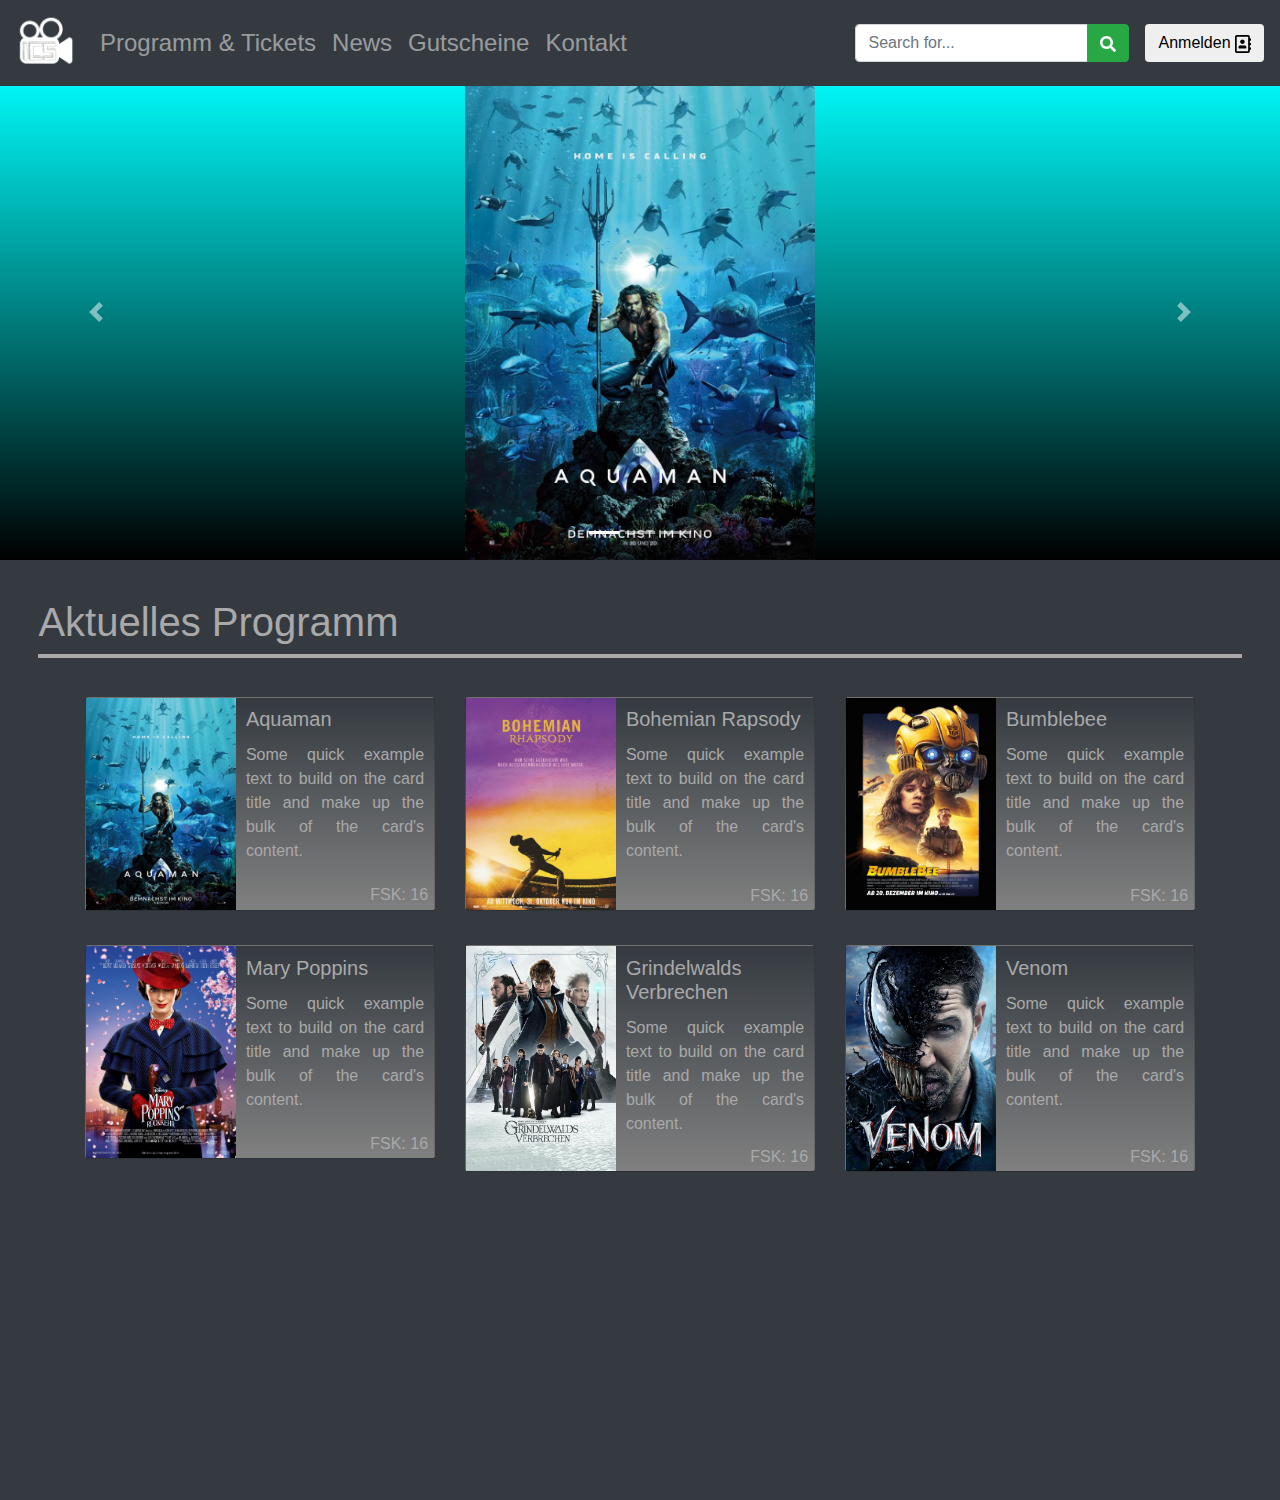
==== src/main/resources/public/index.html @ 60f729ea "Titlepage Movie-Cards" ====
<!DOCTYPE html>
<html lang="en">
<head>
    <title>ICS</title>
    <meta charset="utf-8">
    <meta name="viewport" content="width=device-width, initial-scale=1">

    <link rel="stylesheet" href="css/bootstrap.min.css">
    <link rel="stylesheet" href="css/icsstyle.css">
    <link rel="stylesheet" href="css/font-awesome.min.css">
    <script src="js/jquery-3.3.1.min.js"></script>
    <script src="js/bootstrap.min.js"></script>
    <script src="js/popper.min.js"></script>

    <script type="text/javascript">
        $(function () {
           $.get("navbar.html", function (data) {
               $('#Navbar').append(data);
           })
        });
    </script>
    <script>
    $(document).ready(function () {
        $('.card').hover(
            function () {
                $(this).animate({
                    marginTop: "-=1%",
                },200);
            },
            function () {
                $(this).animate({
                    marginTop: "+=1%"
                },200);
            }
        );
    });
</script>
</head>

<body style="background-color: darkgray">
<div style="padding-top: 65px; max-width: 1300px; margin: 0 auto; height: 1500px;" class="bg-dark">
    <div id="Navbar"></div>
<div id="mycarousel" class="carousel slide" data-ride="carousel">

    <!-- Indicators -->
    <ul class="carousel-indicators">
        <li data-target="#mycarousel" data-slide-to="0" class="active"></li>
        <li data-target="#mycarousel" data-slide-to="1"></li>
        <li data-target="#mycarousel" data-slide-to="2"></li>
    </ul>

    <!-- The slideshow -->
    <div class="carousel-inner" style="background-color: black">
        <div id="gradAqua" class="carousel-item active" >
            <img class="center" src="img/movies/aquaman.jpg" alt="Aquaman" style="width: 350px">
        </div>
        <div id="gradBohemian" class="carousel-item">
            <img class="center" src="img/movies/bohemian.jpg" alt="Bohemian Rhapsody" style="width: 350px">
        </div>
        <div id="gradBumble" class="carousel-item">
            <img class="center" src="img/movies/bumblebee.jpg" alt="Bumblbee" style="width: 350px">
        </div>
    </div>

    <!-- Left and right controls -->
    <a class="carousel-control-prev" href="#mycarousel" data-slide="prev">
        <span class="carousel-control-prev-icon"></span>
    </a>
    <a class="carousel-control-next" href="#mycarousel" data-slide="next">
        <span class="carousel-control-next-icon"></span>
    </a>
</div>
<h1 style="margin-top: 3%; margin-left: 3%; color: darkgray">Aktuelles Programm</h1>
<hr class="linie-1">

<div class="container" style="margin-top: 3%">
    <div class="row">
        <div class="col-xs-12 col-sm-12 col-md-6 col-lg-4 col-xl-4" style="margin-bottom: 3%">
            <a href="#">
                <div class="card card-ics grid-container">
                    <div>
                        <img class="pull-left" src="img/movies/aquaman.jpg"  alt="Card image cap" style="width: 150px">
                    </div>
                    <div class="grid-item" style="position: relative">
                        <div>
                            <h5 class="card-title"> Aquaman </h5>
                            <p class="card-text" style="font-weight: normal; text-align: justify; margin-bottom: auto">Some quick example text to build on the card title and make up the bulk of the card's content.</p>
                        </div>
                        <div style="position: absolute; bottom: 1%; right: 3%">
                            <p style="margin-bottom: 0"> FSK: 16</p>
                        </div>
                    </div>
                </div>
            </a>
        </div>
        <div class="col-xs-12 col-sm-12 col-md-6 col-lg-4 col-xl-4">
            <a href="#">
                <div class="card card-ics grid-container">
                    <div>
                            <img class="pull-left" src="img/movies/bohemian.jpg"  alt="Card image cap" style="width: 150px">
                    </div>
                    <div class="grid-item" style="position: relative">
                        <div>
                            <h5 class="card-title"> Bohemian Rapsody </h5>
                            <p class="card-text" style="font-weight: normal; text-align: justify; margin-bottom: auto">Some quick example text to build on the card title and make up the bulk of the card's content.</p>
                        </div>
                        <div style="position: absolute; bottom: 1%; right: 3%">
                            <p style="margin-bottom: 0"> FSK: 16</p>
                        </div>
                    </div>
                </div>
            </a>
        </div>
        <div class="col-xs-12 col-sm-12 col-md-6 col-lg-4 col-xl-4">
            <a href="#">
                <div class="card card-ics grid-container">
                    <div>
                        <img class="pull-left" src="img/movies/bumblebee.jpg"  alt="Card image cap" style="width: 150px">
                    </div>
                    <div class="grid-item" style="position: relative">
                        <div>
                            <h5 class="card-title"> Bumblebee </h5>
                            <p class="card-text" style="font-weight: normal; text-align: justify; margin-bottom: auto">Some quick example text to build on the card title and make up the bulk of the card's content.</p>
                        </div>
                        <div style="position: absolute; bottom: 1%; right: 3%">
                            <p style="margin-bottom: 0"> FSK: 16</p>
                        </div>
                    </div>
                </div>
            </a>
        </div>
        <div class="col-xs-12 col-sm-12 col-md-6 col-lg-4 col-xl-4">
            <a href="#">
                <div class="card card-ics grid-container">
                    <div>
                        <img class="pull-left" src="img/movies/marypoppins.jpg"  alt="Card image cap" style="width: 150px">
                    </div>
                    <div class="grid-item" style="position: relative">
                        <div>
                            <h5 class="card-title"> Mary Poppins </h5>
                            <p class="card-text" style="font-weight: normal; text-align: justify; margin-bottom: auto">Some quick example text to build on the card title and make up the bulk of the card's content.</p>
                        </div>
                        <div style="position: absolute; bottom: 1%; right: 3%">
                            <p style="margin-bottom: 0"> FSK: 16</p>
                        </div>
                    </div>
                </div>
            </a>
        </div>
        <div class="col-xs-12 col-sm-12 col-md-6 col-lg-4 col-xl-4">
            <a href="#">
                <div class="card card-ics grid-container">
                    <div>
                        <img class="pull-left" src="img/movies/grindelwalds_verbrechen.jpg"  alt="Card image cap" style="width: 150px">
                    </div>
                    <div class="grid-item" style="position: relative">
                        <div>
                            <h5 class="card-title"> Grindelwalds Verbrechen </h5>
                            <p class="card-text" style="font-weight: normal; text-align: justify; margin-bottom: auto">Some quick example text to build on the card title and make up the bulk of the card's content.</p>
                        </div>
                        <div style="position: absolute; bottom: 1%; right: 3%">
                            <p style="margin-bottom: 0"> FSK: 16</p>
                        </div>
                    </div>
                </div>
            </a>
        </div>
        <div class="col-xs-12 col-sm-12 col-md-6 col-lg-4 col-xl-4">
            <a href="#">
                <div class="card card-ics grid-container">
                    <div>
                        <img class="pull-left" src="img/movies/venom.jpg"  alt="Card image cap" style="width: 150px">
                    </div>
                    <div class="grid-item" style="position: relative">
                        <div>
                            <h5 class="card-title"> Venom </h5>
                            <p class="card-text" style="font-weight: normal; text-align: justify; margin-bottom: auto">Some quick example text to build on the card title and make up the bulk of the card's content.</p>
                        </div>
                        <div style="position: absolute; bottom: 1%; right: 3%">
                            <p style="margin-bottom: 0"> FSK: 16</p>
                        </div>
                    </div>
                </div>
            </a>
        </div>
    </div>
    </div>
</div>

</div>
</body>
</html>
---- src/main/resources/public/css/icsstyle.css ----
.center{
    display: block;
    margin-left: auto;
    margin-right: auto;
}

#gradAqua {
      background-image: linear-gradient(to bottom, aqua, black);
  }

#gradBohemian {
    background-image: linear-gradient(to bottom, purple, yellow);
}

#gradBumble {
    background-image: radial-gradient(circle, black, yellow);
}

.gradbackground {
    background-image: linear-gradient(to bottom, darkgrey, black);
}

.icsFontColor {
    color: darkgray;
}

.icsStandardMargin {
    margin-top: 3%;
    margin-left: 3%;
    margin-right: 3%;
}

hr.linie-1 {
    border-top: 1px solid darkgrey !important;
    border-bottom: 3px solid darkgrey !important;
    display: block;
    margin-top: 0.5em;
    margin-bottom: 0.5em;
    margin-left: 3%;
    margin-right: 3%;
    border-style: solid;
    border-width: 0px;

}

hr.linie-2 {
    border-top: 1px solid darkgrey !important;
    border-bottom: 0px solid darkgrey !important;display: block;
    margin-top: 0.5em;
    margin-bottom: 0.5em;
    margin-left: 0%;
    margin-right: 0%;
    border-style: solid;
    border-width: 0px;

}

.movieSpecs {
    float: left;
    margin-right: 3%;
}

.presentationTable{
    color: inherit;
    width: 14.29%;
    align: center;
}

.card-ics{
    background-image: linear-gradient(to bottom,  #343a40, gray);
    color: darkgray;
}

.grid-container{
    display: grid;

    grid-template-columns: auto auto auto;
}

.grid-item{
    padding: 5%;
}
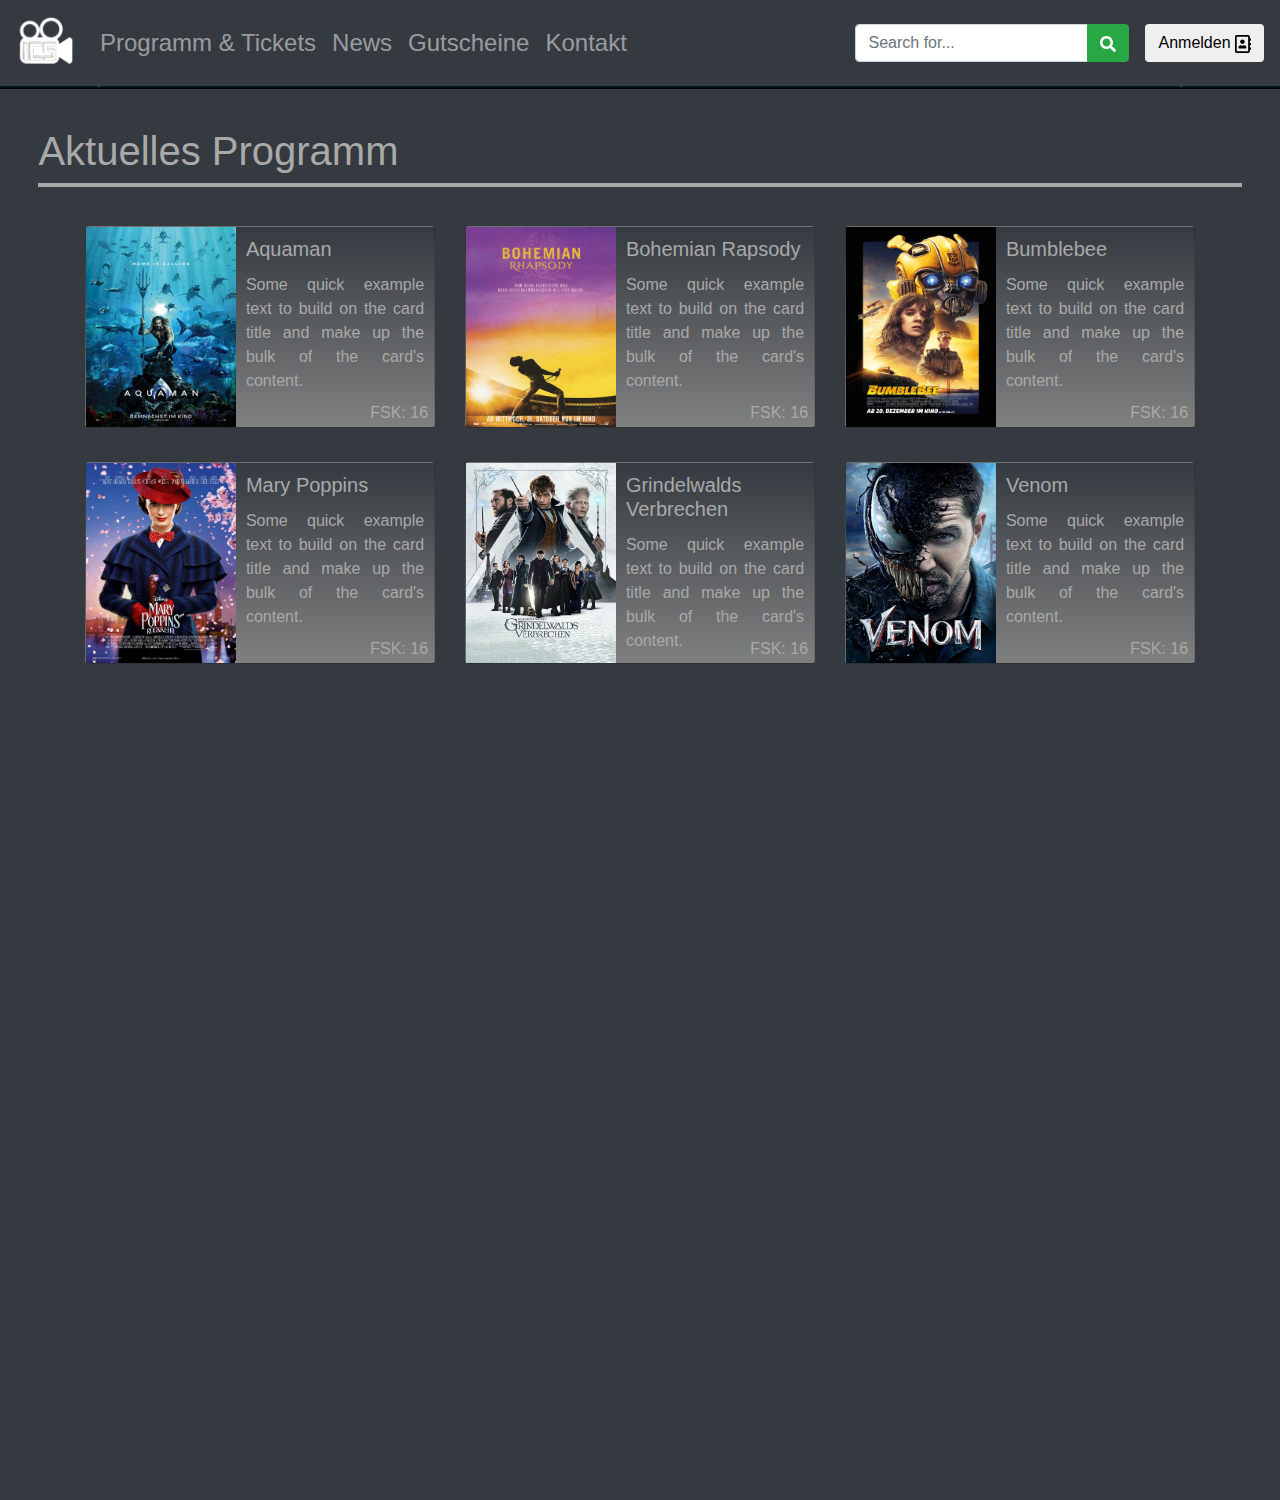
==== commit 6c8522c1: "contact" ====
--- a/src/main/resources/public/index.html
+++ b/src/main/resources/public/index.html
@@ -21,7 +21,7 @@
     </script>
     <script>
     $(document).ready(function () {
-        $('.card').hover(
+        $('.col-xl-4').hover(
             function () {
                 $(this).animate({
                     marginTop: "-=1%",
@@ -29,7 +29,7 @@
             },
             function () {
                 $(this).animate({
-                    marginTop: "+=1%"
+                    marginTop: "-=1%"
                 },200);
             }
         );
@@ -52,13 +52,13 @@
     <!-- The slideshow -->
     <div class="carousel-inner" style="background-color: black">
         <div id="gradAqua" class="carousel-item active" >
-            <img class="center" src="img/movies/aquaman.jpg" alt="Aquaman" style="width: 350px">
+            <img class="center" src="content/img/movies/aquaman.jpg" alt="Aquaman" style="width: 350px">
         </div>
         <div id="gradBohemian" class="carousel-item">
-            <img class="center" src="img/movies/bohemian.jpg" alt="Bohemian Rhapsody" style="width: 350px">
+            <img class="center" src="content/img/movies/bohemian.jpg" alt="Bohemian Rhapsody" style="width: 350px">
         </div>
         <div id="gradBumble" class="carousel-item">
-            <img class="center" src="img/movies/bumblebee.jpg" alt="Bumblbee" style="width: 350px">
+            <img class="center" src="content/img/movies/bumblebee.jpg" alt="Bumblbee" style="width: 350px">
         </div>
     </div>
 
@@ -79,7 +79,7 @@
             <a href="#">
                 <div class="card card-ics grid-container">
                     <div>
-                        <img class="pull-left" src="img/movies/aquaman.jpg"  alt="Card image cap" style="width: 150px">
+                        <img class="pull-left" src="img/movies/aquaman.jpg"  alt="Card image cap" style="width: 150px; height: 200px">
                     </div>
                     <div class="grid-item" style="position: relative">
                         <div>
@@ -97,7 +97,7 @@
             <a href="#">
                 <div class="card card-ics grid-container">
                     <div>
-                            <img class="pull-left" src="img/movies/bohemian.jpg"  alt="Card image cap" style="width: 150px">
+                            <img class="pull-left" src="img/movies/bohemian.jpg"  alt="Card image cap" style="width: 150px; height: 200px">
                     </div>
                     <div class="grid-item" style="position: relative">
                         <div>
@@ -115,7 +115,7 @@
             <a href="#">
                 <div class="card card-ics grid-container">
                     <div>
-                        <img class="pull-left" src="img/movies/bumblebee.jpg"  alt="Card image cap" style="width: 150px">
+                        <img class="pull-left" src="img/movies/bumblebee.jpg"  alt="Card image cap" style="width: 150px; height: 200px">
                     </div>
                     <div class="grid-item" style="position: relative">
                         <div>
@@ -133,7 +133,7 @@
             <a href="#">
                 <div class="card card-ics grid-container">
                     <div>
-                        <img class="pull-left" src="img/movies/marypoppins.jpg"  alt="Card image cap" style="width: 150px">
+                        <img class="pull-left" src="img/movies/marypoppins.jpg"  alt="Card image cap" style="width: 150px; height: 200px">
                     </div>
                     <div class="grid-item" style="position: relative">
                         <div>
@@ -151,7 +151,7 @@
             <a href="#">
                 <div class="card card-ics grid-container">
                     <div>
-                        <img class="pull-left" src="img/movies/grindelwalds_verbrechen.jpg"  alt="Card image cap" style="width: 150px">
+                        <img class="pull-left" src="img/movies/grindelwalds_verbrechen.jpg"  alt="Card image cap" style="width: 150px; height: 200px">
                     </div>
                     <div class="grid-item" style="position: relative">
                         <div>
@@ -169,7 +169,7 @@
             <a href="#">
                 <div class="card card-ics grid-container">
                     <div>
-                        <img class="pull-left" src="img/movies/venom.jpg"  alt="Card image cap" style="width: 150px">
+                        <img class="pull-left" src="img/movies/venom.jpg"  alt="Card image cap" style="width: 150px; height: 200px">
                     </div>
                     <div class="grid-item" style="position: relative">
                         <div>
@@ -186,7 +186,6 @@
     </div>
     </div>
 </div>
-
 </div>
 </body>
 </html>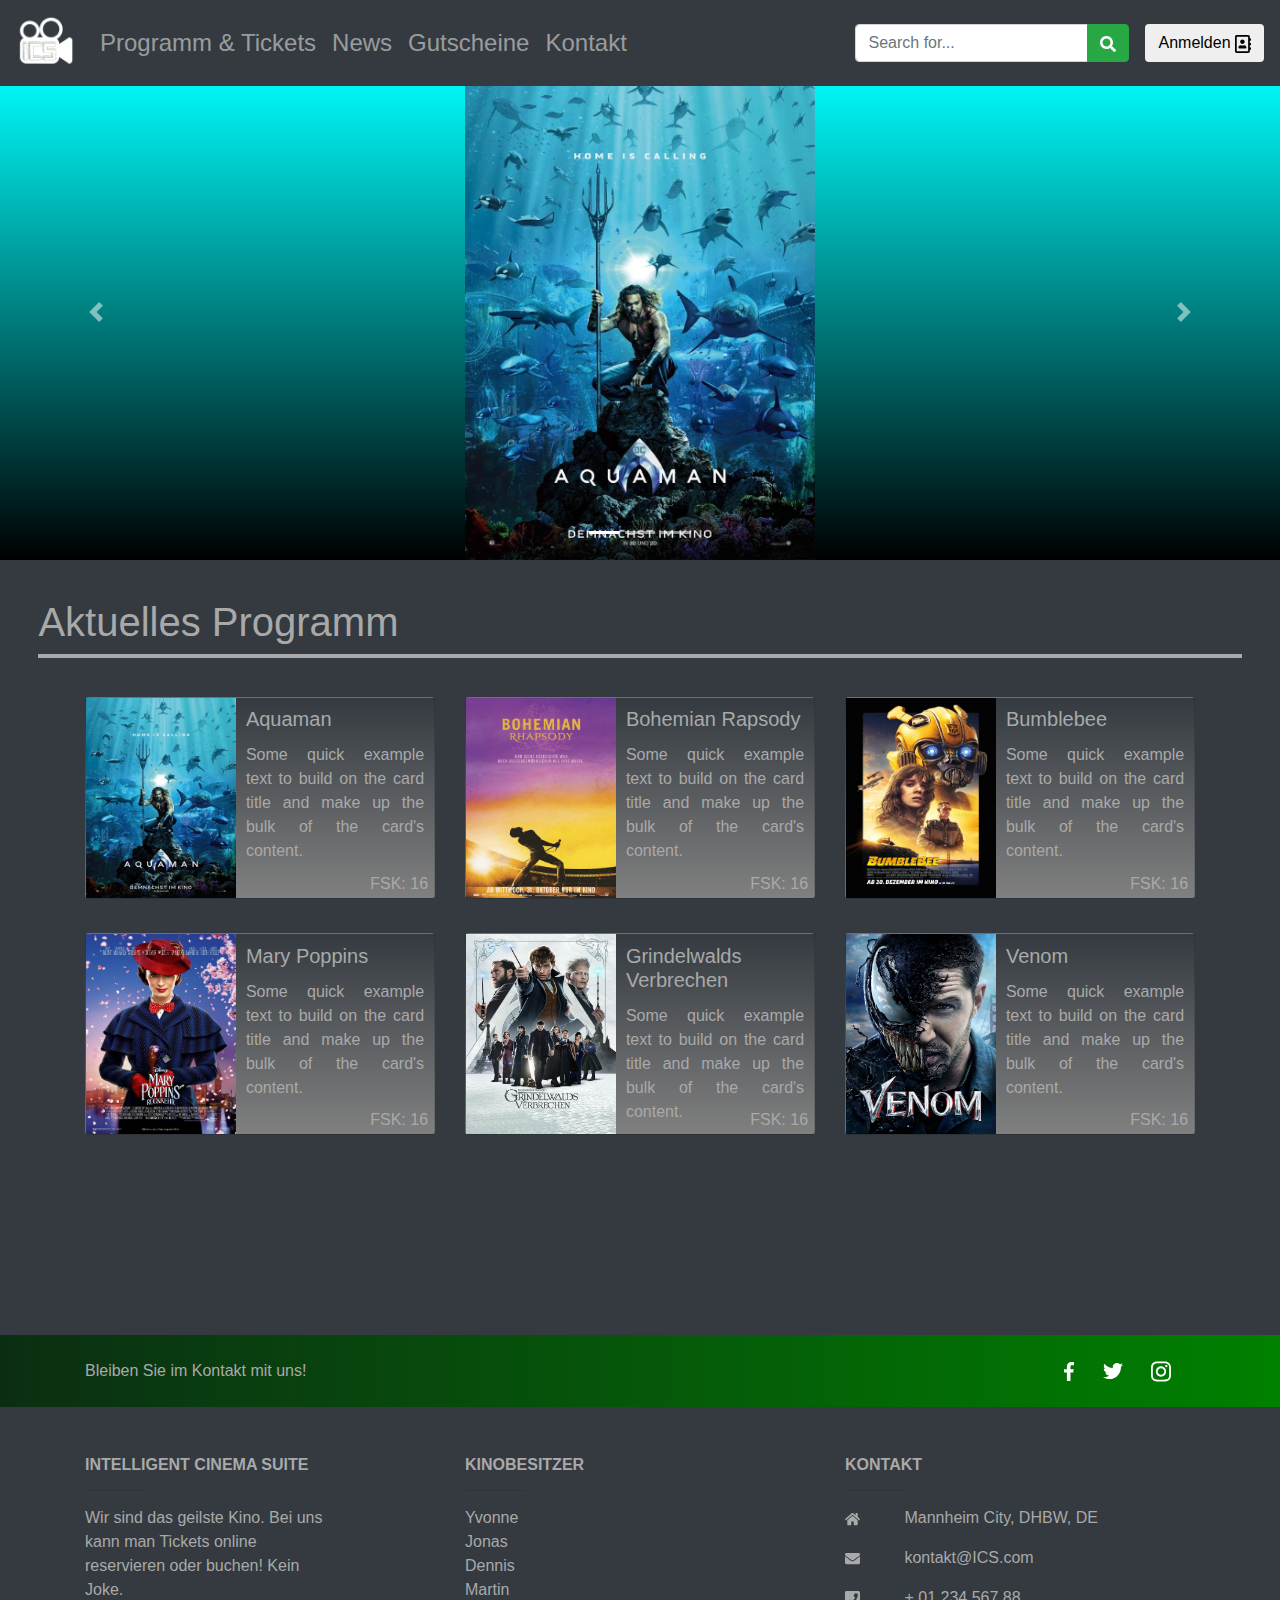
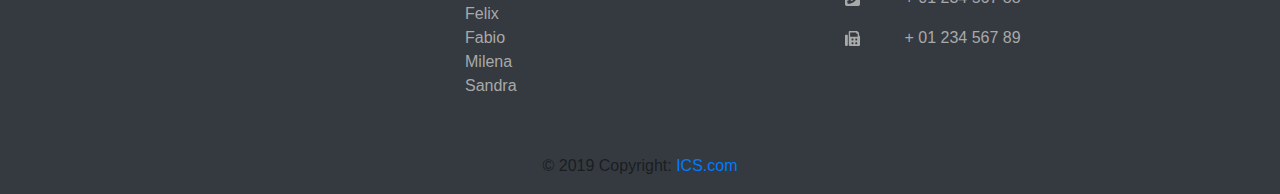
==== commit 3e66786a: "footer and many more" ====
--- a/src/main/resources/public/index.html
+++ b/src/main/resources/public/index.html
@@ -19,6 +19,15 @@
            })
         });
     </script>
+    <script type="text/javascript">
+        $(function () {
+            $.get("footer.html", function (data) {
+                $('#Footer').append(data);
+            })
+        });
+    </script>
+
+
     <script>
     $(document).ready(function () {
         $('.col-xl-4').hover(
@@ -29,7 +38,7 @@
             },
             function () {
                 $(this).animate({
-                    marginTop: "-=1%"
+                    marginTop: "+=1%"
                 },200);
             }
         );
@@ -37,8 +46,8 @@
 </script>
 </head>
 
-<body style="background-color: darkgray">
-<div style="padding-top: 65px; max-width: 1300px; margin: 0 auto; height: 1500px;" class="bg-dark">
+<div style="background-color: darkgray">
+<div style="padding-top: 65px; max-width: 1300px; margin: 0 auto;" class="bg-dark">
     <div id="Navbar"></div>
 <div id="mycarousel" class="carousel slide" data-ride="carousel">
 
@@ -52,13 +61,13 @@
     <!-- The slideshow -->
     <div class="carousel-inner" style="background-color: black">
         <div id="gradAqua" class="carousel-item active" >
-            <img class="center" src="content/img/movies/aquaman.jpg" alt="Aquaman" style="width: 350px">
+            <img class="center" src="img/movies/aquaman.jpg" alt="Aquaman" style="width: 350px">
         </div>
         <div id="gradBohemian" class="carousel-item">
-            <img class="center" src="content/img/movies/bohemian.jpg" alt="Bohemian Rhapsody" style="width: 350px">
+            <img class="center" src="img/movies/bohemian.jpg" alt="Bohemian Rhapsody" style="width: 350px">
         </div>
         <div id="gradBumble" class="carousel-item">
-            <img class="center" src="content/img/movies/bumblebee.jpg" alt="Bumblbee" style="width: 350px">
+            <img class="center" src="img/movies/bumblebee.jpg" alt="Bumblbee" style="width: 350px">
         </div>
     </div>
 
@@ -184,8 +193,11 @@
             </a>
         </div>
     </div>
+
     </div>
+    <div id="Footer"></div>
 </div>
+
 </div>
 </body>
 </html>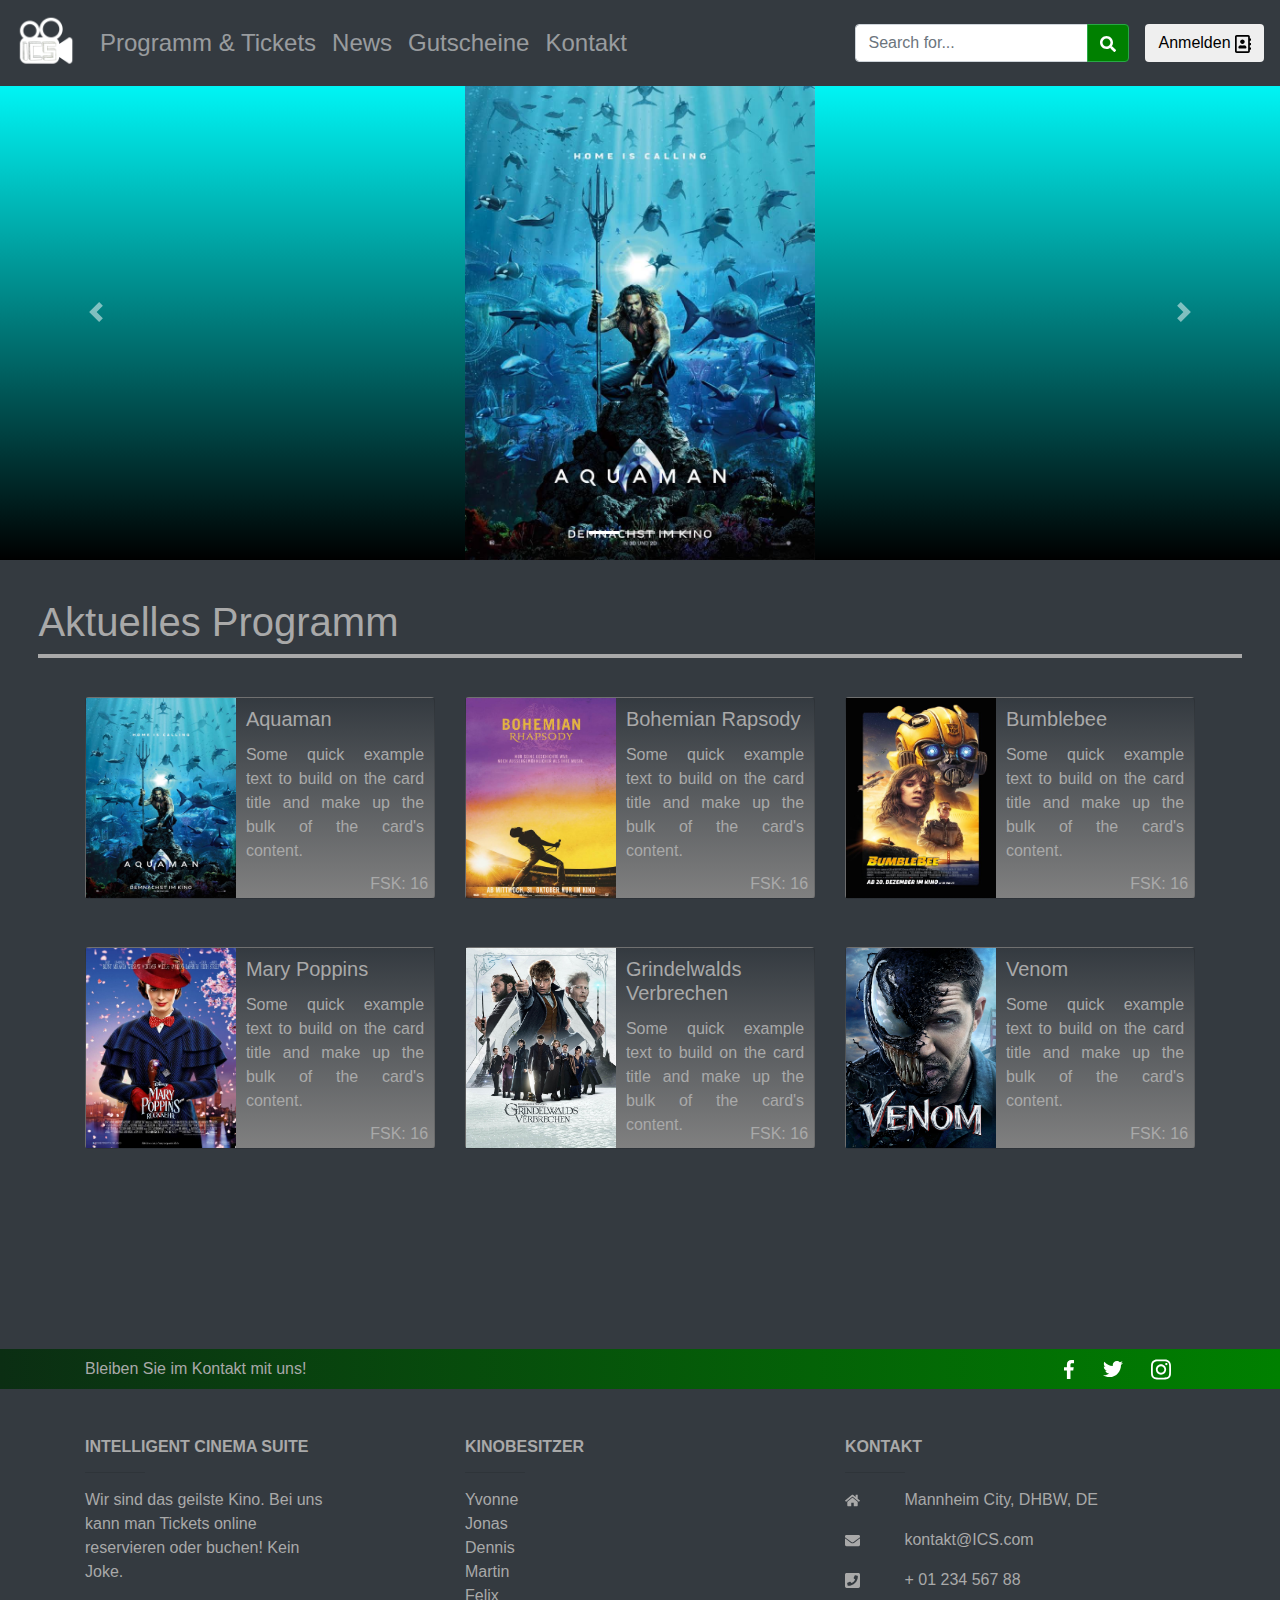
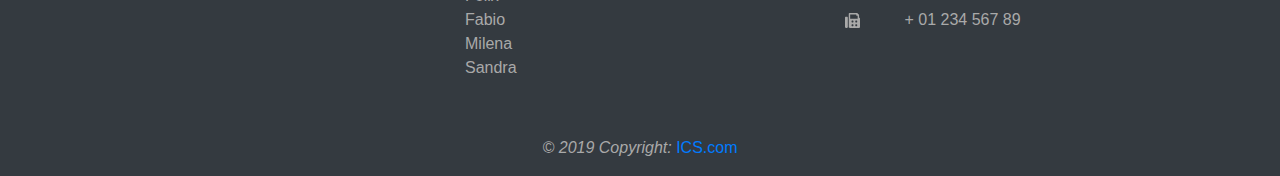
==== commit ba19785f: "Navbar Responsive!" ====
--- a/src/main/resources/public/index.html
+++ b/src/main/resources/public/index.html
@@ -30,7 +30,7 @@
 
     <script>
     $(document).ready(function () {
-        $('.col-xl-4').hover(
+        $('.hover-ics').hover(
             function () {
                 $(this).animate({
                     marginTop: "-=1%",
@@ -84,7 +84,7 @@
 
 <div class="container" style="margin-top: 3%">
     <div class="row">
-        <div class="col-xs-12 col-sm-12 col-md-6 col-lg-4 col-xl-4" style="margin-bottom: 3%">
+        <div class="col-xs-12 col-sm-12 col-md-6 col-lg-4 col-xl-4 hover-ics">
             <a href="#">
                 <div class="card card-ics grid-container">
                     <div>
@@ -102,7 +102,7 @@
                 </div>
             </a>
         </div>
-        <div class="col-xs-12 col-sm-12 col-md-6 col-lg-4 col-xl-4">
+        <div class="col-xs-12 col-sm-12 col-md-6 col-lg-4 col-xl-4 hover-ics">
             <a href="#">
                 <div class="card card-ics grid-container">
                     <div>
@@ -120,7 +120,7 @@
                 </div>
             </a>
         </div>
-        <div class="col-xs-12 col-sm-12 col-md-6 col-lg-4 col-xl-4">
+        <div class="col-xs-12 col-sm-12 col-md-6 col-lg-4 col-xl-4 hover-ics">
             <a href="#">
                 <div class="card card-ics grid-container">
                     <div>
@@ -138,7 +138,9 @@
                 </div>
             </a>
         </div>
-        <div class="col-xs-12 col-sm-12 col-md-6 col-lg-4 col-xl-4">
+    </div>
+    <div class="row mt-5">
+        <div class="col-xs-12 col-sm-12 col-md-6 col-lg-4 col-xl-4 hover-ics">
             <a href="#">
                 <div class="card card-ics grid-container">
                     <div>
@@ -156,7 +158,7 @@
                 </div>
             </a>
         </div>
-        <div class="col-xs-12 col-sm-12 col-md-6 col-lg-4 col-xl-4">
+        <div class="col-xs-12 col-sm-12 col-md-6 col-lg-4 col-xl-4 hover-ics">
             <a href="#">
                 <div class="card card-ics grid-container">
                     <div>
@@ -174,7 +176,7 @@
                 </div>
             </a>
         </div>
-        <div class="col-xs-12 col-sm-12 col-md-6 col-lg-4 col-xl-4">
+        <div class="col-xs-12 col-sm-12 col-md-6 col-lg-4 col-xl-4 hover-ics">
             <a href="#">
                 <div class="card card-ics grid-container">
                     <div>
--- a/src/main/resources/public/css/icsstyle.css
+++ b/src/main/resources/public/css/icsstyle.css
@@ -1,3 +1,6 @@
+.navbarIcs{
+    border-bottom: 1px solid darkgray;
+}
 .center{
     display: block;
     margin-left: auto;
@@ -79,4 +82,8 @@
 
 .grid-item{
     padding: 5%;
+}
+
+.hover-ics{
+
 }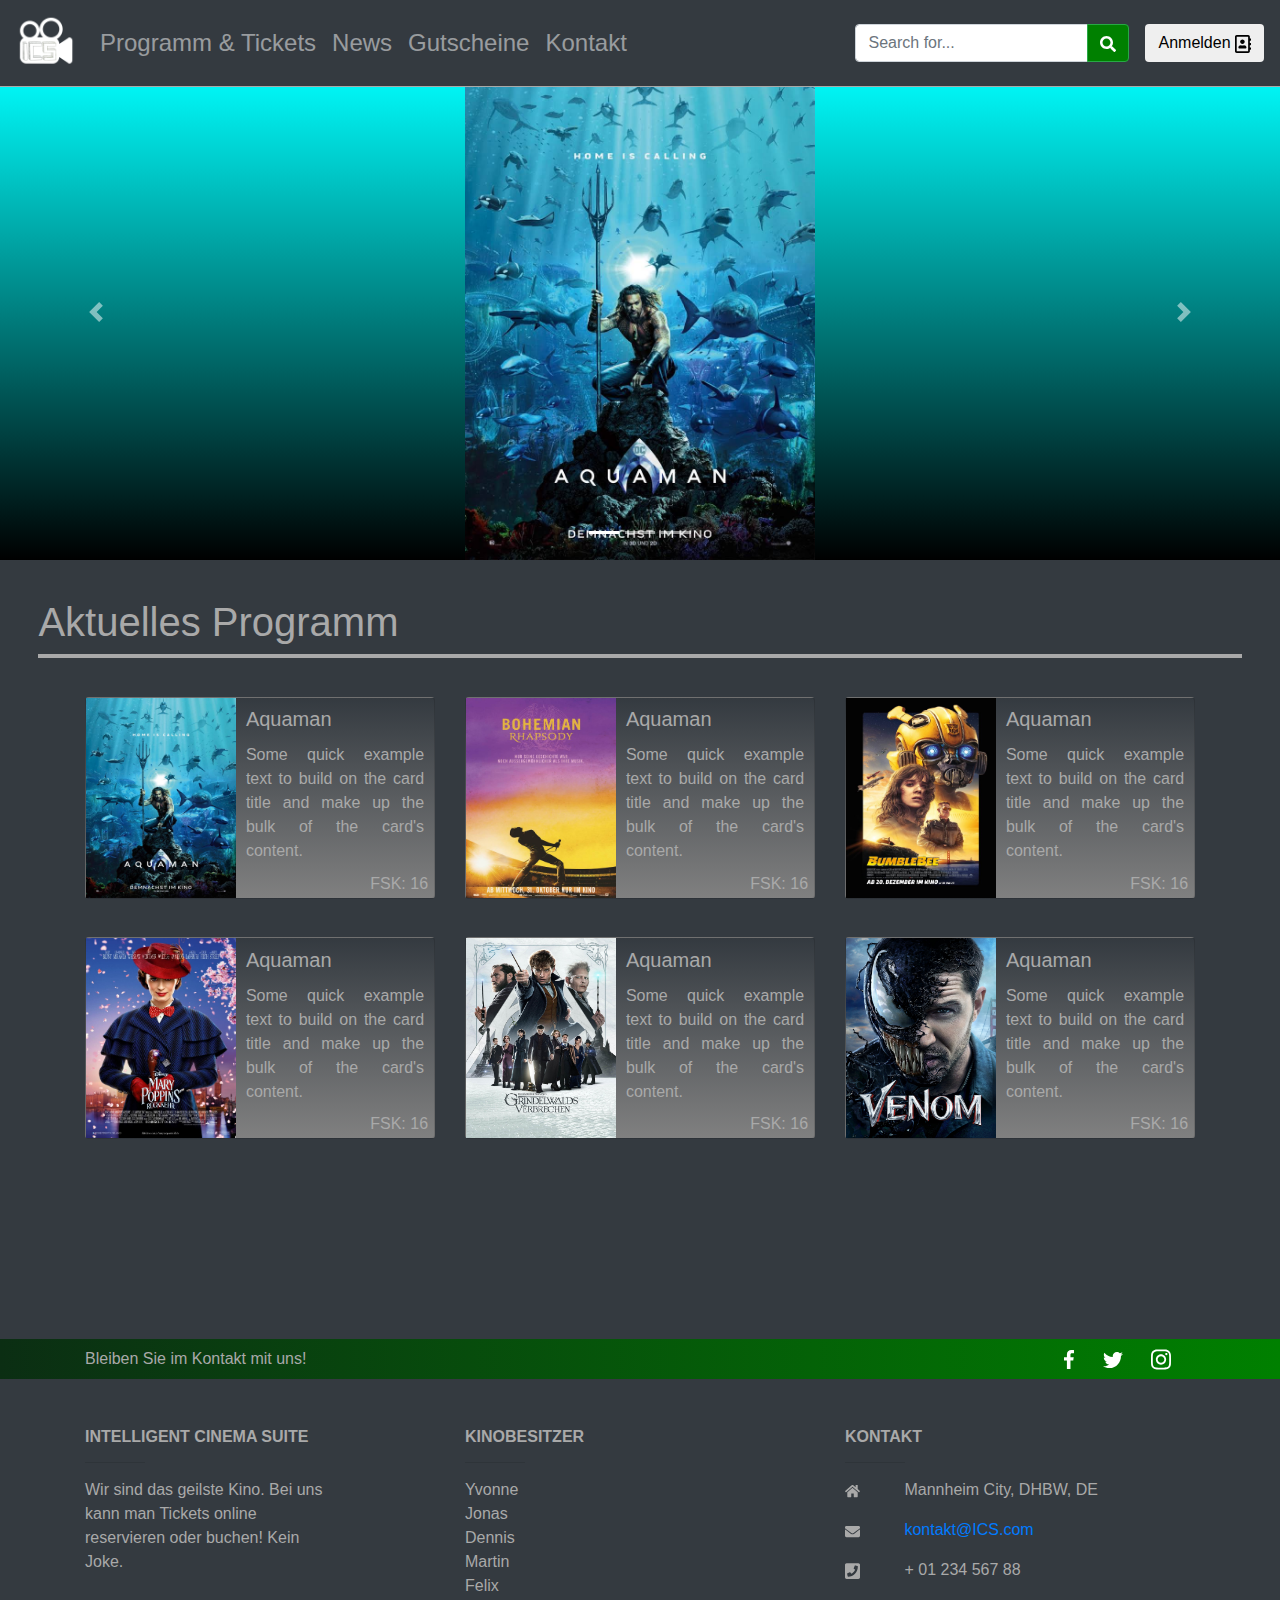
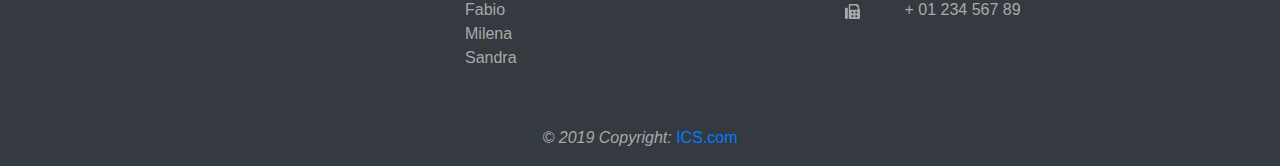
==== commit 71a3cb34: "modals implemented" ====
--- a/src/main/resources/public/index.html
+++ b/src/main/resources/public/index.html
@@ -14,9 +14,9 @@
 
     <script type="text/javascript">
         $(function () {
-           $.get("navbar.html", function (data) {
-               $('#Navbar').append(data);
-           })
+            $.get("navbar.html", function (data) {
+                $('#Navbar').append(data);
+            })
         });
     </script>
     <script type="text/javascript">
@@ -29,177 +29,602 @@
 
 
     <script>
-    $(document).ready(function () {
-        $('.hover-ics').hover(
-            function () {
-                $(this).animate({
-                    marginTop: "-=1%",
-                },200);
-            },
-            function () {
-                $(this).animate({
-                    marginTop: "+=1%"
-                },200);
-            }
-        );
-    });
-</script>
+        $(document).ready(function () {
+            $('.hover-ics').hover(
+                function () {
+                    $(this).animate({
+                        marginTop: "-=1%",
+                    }, 200);
+                },
+                function () {
+                    $(this).animate({
+                        marginTop: "+=1%"
+                    }, 200);
+                }
+            );
+        });
+    </script>
+
 </head>
 
 <div style="background-color: darkgray">
-<div style="padding-top: 65px; max-width: 1300px; margin: 0 auto;" class="bg-dark">
-    <div id="Navbar"></div>
-<div id="mycarousel" class="carousel slide" data-ride="carousel">
-
-    <!-- Indicators -->
-    <ul class="carousel-indicators">
-        <li data-target="#mycarousel" data-slide-to="0" class="active"></li>
-        <li data-target="#mycarousel" data-slide-to="1"></li>
-        <li data-target="#mycarousel" data-slide-to="2"></li>
-    </ul>
-
-    <!-- The slideshow -->
-    <div class="carousel-inner" style="background-color: black">
-        <div id="gradAqua" class="carousel-item active" >
-            <img class="center" src="img/movies/aquaman.jpg" alt="Aquaman" style="width: 350px">
-        </div>
-        <div id="gradBohemian" class="carousel-item">
-            <img class="center" src="img/movies/bohemian.jpg" alt="Bohemian Rhapsody" style="width: 350px">
-        </div>
-        <div id="gradBumble" class="carousel-item">
-            <img class="center" src="img/movies/bumblebee.jpg" alt="Bumblbee" style="width: 350px">
-        </div>
-    </div>
-
-    <!-- Left and right controls -->
-    <a class="carousel-control-prev" href="#mycarousel" data-slide="prev">
-        <span class="carousel-control-prev-icon"></span>
-    </a>
-    <a class="carousel-control-next" href="#mycarousel" data-slide="next">
-        <span class="carousel-control-next-icon"></span>
-    </a>
-</div>
-<h1 style="margin-top: 3%; margin-left: 3%; color: darkgray">Aktuelles Programm</h1>
-<hr class="linie-1">
-
-<div class="container" style="margin-top: 3%">
-    <div class="row">
-        <div class="col-xs-12 col-sm-12 col-md-6 col-lg-4 col-xl-4 hover-ics">
-            <a href="#">
-                <div class="card card-ics grid-container">
-                    <div>
-                        <img class="pull-left" src="img/movies/aquaman.jpg"  alt="Card image cap" style="width: 150px; height: 200px">
-                    </div>
-                    <div class="grid-item" style="position: relative">
-                        <div>
-                            <h5 class="card-title"> Aquaman </h5>
-                            <p class="card-text" style="font-weight: normal; text-align: justify; margin-bottom: auto">Some quick example text to build on the card title and make up the bulk of the card's content.</p>
-                        </div>
-                        <div style="position: absolute; bottom: 1%; right: 3%">
-                            <p style="margin-bottom: 0"> FSK: 16</p>
-                        </div>
-                    </div>
-                </div>
+    <div style="padding-top: 65px; max-width: 1300px; margin: 0 auto;" class="bg-dark">
+        <div id="Navbar"></div>
+        <div id="mycarousel" class="carousel slide" data-ride="carousel">
+
+            <!-- Indicators -->
+            <ul class="carousel-indicators">
+                <li data-target="#mycarousel" data-slide-to="0" class="active"></li>
+                <li data-target="#mycarousel" data-slide-to="1"></li>
+                <li data-target="#mycarousel" data-slide-to="2"></li>
+            </ul>
+
+            <!-- The slideshow -->
+            <div class="carousel-inner" style="background-color: black">
+                <div id="gradAqua" class="carousel-item active">
+                    <img class="center" src="img/movies/aquaman.jpg" alt="Aquaman" style="width: 350px">
+                </div>
+                <div id="gradBohemian" class="carousel-item">
+                    <img class="center" src="img/movies/bohemian.jpg" alt="Bohemian Rhapsody" style="width: 350px">
+                </div>
+                <div id="gradBumble" class="carousel-item">
+                    <img class="center" src="img/movies/Bumblebee.jpg" alt="Bumblbee" style="width: 350px">
+                </div>
+            </div>
+
+            <!-- Left and right controls -->
+            <a class="carousel-control-prev" href="#mycarousel" data-slide="prev">
+                <span class="carousel-control-prev-icon"></span>
+            </a>
+            <a class="carousel-control-next" href="#mycarousel" data-slide="next">
+                <span class="carousel-control-next-icon"></span>
             </a>
         </div>
-        <div class="col-xs-12 col-sm-12 col-md-6 col-lg-4 col-xl-4 hover-ics">
-            <a href="#">
-                <div class="card card-ics grid-container">
-                    <div>
-                            <img class="pull-left" src="img/movies/bohemian.jpg"  alt="Card image cap" style="width: 150px; height: 200px">
+        <h1 style="margin-top: 3%; margin-left: 3%; color: darkgray">Aktuelles Programm</h1>
+        <hr class="linie-1">
+
+        <div class="container" style="margin-top: 3%">
+            <div class="row">
+                <div class="col-xs-12 col-sm-12 col-md-6 col-lg-4 col-xl-4 hover-ics">
+                    <a href="#aquamanModal" data-toggle="modal" style="cursor: pointer; text-decoration: none">
+                        <div class="card card-ics grid-container">
+                            <div>
+                                <img class="pull-left" src="img/movies/aquaman.jpg" alt="Card image cap"
+                                     style="width: 150px; height: 200px">
+                            </div>
+                            <div class="grid-item" style="position: relative">
+                                <div>
+                                    <h5 class="card-title"> Aquaman </h5>
+                                    <p class="card-text"
+                                       style="font-weight: normal; text-align: justify; margin-bottom: auto">Some quick
+                                        example text to build on the card title and make up the bulk of the card's
+                                        content.</p>
+                                </div>
+                                <div style="position: absolute; bottom: 1%; right: 3%">
+                                    <p style="margin-bottom: 0"> FSK: 16</p>
+                                </div>
+                            </div>
+                        </div>
+                    </a>
+                </div>
+
+                <div class="modal fade" id="aquamanModal" tabindex="-1" role="dialog" aria-hidden="true">
+                    <div class="modal-dialog modal-lg modal-dialog-centered" role="document">
+                        <div class="modal-content">
+                            <div class="modal-header">
+                                <h2 class="modal-title">Aquaman</h2>
+                                <button type="button" class="close" data-dismiss="modal" aria-label="Close">
+                                    <span aria-hidden="true">&times;</span>
+                                </button>
+                            </div>
+                            <div class="modal-body">
+                                <div class="container">
+                                    <div class="row">
+                                        <div class="col-5">
+                                            <iframe width="300px" height="210px"
+                                                    src="https://www.youtube-nocookie.com/embed/xQS3YvEoy7w"
+                                                    frameborder="0"
+                                                    allow="accelerometer; autoplay; encrypted-media; gyroscope; picture-in-picture"
+                                                    allowfullscreen></iframe>
+                                        </div>
+                                        <div class="col-7">
+                                            <h6>Regisseur: </h6>
+                                            <p>James Wan</p>
+                                            <h6>Darsteller: </h6>
+                                            <p>Jason Momoa, Patrick Wilson, Amber Heard, Djimon Hounsou Min</p>
+                                            <h6>Filmlänge: </h6>
+                                            <p>144 min</p>
+                                        </div>
+                                    </div>
+                                    <div class="row">
+                                        <div class="col-12">
+                                            <p>Aquaman (Jason Momoa), der mit bürgerlichem Namen Arthur Curry heißt, ist
+                                                als Sohn seines menschlichen Vaters Tom Curry (Temuera Morrison) und
+                                                seiner atlantischen Mutter Atlanna (Nicole Kidman) berechtigt, den Thron
+                                                von Atlantis zu besteigen. Doch aktuell regiert sein Halbbruder Orm
+                                                (Patrick Wilson) das Unterwasserkönigreich und dieser möchte auch die
+                                                anderen sechs Königreiche der Meere um sich scharen, um gemeinsam einen
+                                                Krieg gegen die Menschen an der Erdoberfläche zu führen, die seit vielen
+                                                Jahren die Ozeane verschmutzen. Gemeinsam mit Mera (Amber Heard) macht
+                                                sicht Aquaman auf die Suche nach dem Dreizack des ersten Königs von
+                                                Atlantis, der seinen Anspruch auf den Thron untermauern würde. Doch das
+                                                kann Orm nicht zulassen und so hetzt er den beiden den Piraten David
+                                                Kane alias Black Manta (Yahya Abdul-Mateen II) auf den Hals, der mit
+                                                Aquaman noch eine Rechnung zu begleichen hat </p>
+                                        </div>
+                                    </div>
+                                </div>
+                            </div>
+                            <div class="modal-footer">
+                                <button type="button" class="btn btn-secondary" data-dismiss="modal">Close</button>
+                                <a href="movieProgram.html">
+                                    <btn class="btn btn-success">Zum Programm</btn>
+                                </a>
+                            </div>
+                        </div>
                     </div>
-                    <div class="grid-item" style="position: relative">
-                        <div>
-                            <h5 class="card-title"> Bohemian Rapsody </h5>
-                            <p class="card-text" style="font-weight: normal; text-align: justify; margin-bottom: auto">Some quick example text to build on the card title and make up the bulk of the card's content.</p>
-                        </div>
-                        <div style="position: absolute; bottom: 1%; right: 3%">
-                            <p style="margin-bottom: 0"> FSK: 16</p>
+                </div>
+
+                <div class="col-xs-12 col-sm-12 col-md-6 col-lg-4 col-xl-4 hover-ics">
+                    <a href="#bohemianModal" data-toggle="modal" style="cursor: pointer; text-decoration: none">
+                        <div class="card card-ics grid-container">
+                            <div>
+                                <img class="pull-left" src="img/movies/bohemian.jpg" alt="Card image cap"
+                                     style="width: 150px; height: 200px">
+                            </div>
+                            <div class="grid-item" style="position: relative">
+                                <div>
+                                    <h5 class="card-title"> Aquaman </h5>
+                                    <p class="card-text"
+                                       style="font-weight: normal; text-align: justify; margin-bottom: auto">
+                                        Some quick example text to build on the card title and make up the bulk
+                                        of the card's content.</p>
+                                </div>
+                                <div style="position: absolute; bottom: 1%; right: 3%">
+                                    <p style="margin-bottom: 0"> FSK: 16</p>
+                                </div>
+                            </div>
+                        </div>
+                    </a>
+                </div>
+
+                <div class="modal fade" id="bohemianModal" tabindex="-1" role="dialog" aria-hidden="true">
+                    <div class="modal-dialog modal-lg modal-dialog-centered" role="document">
+                        <div class="modal-content">
+                            <div class="modal-header">
+                                <h2 class="modal-title">Aquaman</h2>
+                                <button type="button" class="close" data-dismiss="modal" aria-label="Close">
+                                    <span aria-hidden="true">&times;</span>
+                                </button>
+                            </div>
+                            <div class="modal-body">
+                                <div class="container">
+                                    <div class="row">
+                                        <div class="col-5">
+                                            <iframe width="300px" height="210px"
+                                                    src="https://www.youtube-nocookie.com/embed/xQS3YvEoy7w"
+                                                    frameborder="0"
+                                                    allow="accelerometer; autoplay; encrypted-media; gyroscope; picture-in-picture"
+                                                    allowfullscreen></iframe>
+                                        </div>
+                                        <div class="col-7">
+                                            <h6>Regisseur: </h6>
+                                            <p>James Wan</p>
+                                            <h6>Darsteller: </h6>
+                                            <p>Jason Momoa, Patrick Wilson, Amber Heard, Djimon Hounsou Min</p>
+                                            <h6>Filmlänge: </h6>
+                                            <p>144 min</p>
+                                        </div>
+                                    </div>
+                                    <div class="row">
+                                        <div class="col-12">
+                                            <p>Aquaman (Jason Momoa), der mit bürgerlichem Namen Arthur Curry
+                                                heißt, ist als Sohn seines menschlichen Vaters Tom Curry
+                                                (Temuera Morrison) und seiner atlantischen Mutter Atlanna
+                                                (Nicole Kidman) berechtigt, den Thron von Atlantis zu besteigen.
+                                                Doch aktuell regiert sein Halbbruder Orm (Patrick Wilson) das
+                                                Unterwasserkönigreich und dieser möchte auch die anderen sechs
+                                                Königreiche der Meere um sich scharen, um gemeinsam einen Krieg
+                                                gegen die Menschen an der Erdoberfläche zu führen, die seit
+                                                vielen Jahren die Ozeane verschmutzen. Gemeinsam mit Mera (Amber
+                                                Heard) macht sicht Aquaman auf die Suche nach dem Dreizack des
+                                                ersten Königs von Atlantis, der seinen Anspruch auf den Thron
+                                                untermauern würde. Doch das kann Orm nicht zulassen und so hetzt
+                                                er den beiden den Piraten David Kane alias Black Manta (Yahya
+                                                Abdul-Mateen II) auf den Hals, der mit Aquaman noch eine
+                                                Rechnung zu begleichen hat </p>
+                                        </div>
+                                    </div>
+                                </div>
+                            </div>
+                            <div class="modal-footer">
+                                <button type="button" class="btn btn-secondary" data-dismiss="modal">Close
+                                </button>
+                                <a href="movieProgram.html">
+                                    <btn class="btn btn-success">Zum Programm</btn>
+                                </a>
+                            </div>
                         </div>
                     </div>
                 </div>
-            </a>
+
+
+                <div class="col-xs-12 col-sm-12 col-md-6 col-lg-4 col-xl-4 hover-ics">
+                    <a href="#bumblebeeModal" data-toggle="modal"
+                       style="cursor: pointer; text-decoration: none">
+                        <div class="card card-ics grid-container">
+                            <div>
+                                <img class="pull-left" src="img/movies/Bumblebee.jpg"
+                                     alt="Card image cap" style="width: 150px; height: 200px">
+                            </div>
+                            <div class="grid-item" style="position: relative">
+                                <div>
+                                    <h5 class="card-title"> Aquaman </h5>
+                                    <p class="card-text"
+                                       style="font-weight: normal; text-align: justify; margin-bottom: auto">
+                                        Some quick example text to build on the card title and make up
+                                        the bulk of the card's content.</p>
+                                </div>
+                                <div style="position: absolute; bottom: 1%; right: 3%">
+                                    <p style="margin-bottom: 0"> FSK: 16</p>
+                                </div>
+                            </div>
+                        </div>
+                    </a>
+                </div>
+
+                <div class="modal fade" id="bumblebeeModal" tabindex="-1" role="dialog"
+                     aria-labelledby="exampleModalLabel" aria-hidden="true">
+                    <div class="modal-dialog modal-lg modal-dialog-centered" role="document">
+                        <div class="modal-content">
+                            <div class="modal-header">
+                                <h2 class="modal-title">Aquaman</h2>
+                                <button type="button" class="close" data-dismiss="modal"
+                                        aria-label="Close">
+                                    <span aria-hidden="true">&times;</span>
+                                </button>
+                            </div>
+                            <div class="modal-body">
+                                <div class="container">
+                                    <div class="row">
+                                        <div class="col-5">
+                                            <iframe width="300px" height="210px"
+                                                    src="https://www.youtube-nocookie.com/embed/xQS3YvEoy7w"
+                                                    frameborder="0"
+                                                    allow="accelerometer; autoplay; encrypted-media; gyroscope; picture-in-picture"
+                                                    allowfullscreen></iframe>
+                                        </div>
+                                        <div class="col-7">
+                                            <h6>Regisseur: </h6>
+                                            <p>James Wan</p>
+                                            <h6>Darsteller: </h6>
+                                            <p>Jason Momoa, Patrick Wilson, Amber Heard, Djimon Hounsou
+                                                Min</p>
+                                            <h6>Filmlänge: </h6>
+                                            <p>144 min</p>
+                                        </div>
+                                    </div>
+                                    <div class="row">
+                                        <div class="col-12">
+                                            <p>Aquaman (Jason Momoa), der mit bürgerlichem Namen Arthur
+                                                Curry heißt, ist als Sohn seines menschlichen Vaters Tom
+                                                Curry (Temuera Morrison) und seiner atlantischen Mutter
+                                                Atlanna (Nicole Kidman) berechtigt, den Thron von
+                                                Atlantis zu besteigen. Doch aktuell regiert sein
+                                                Halbbruder Orm (Patrick Wilson) das
+                                                Unterwasserkönigreich und dieser möchte auch die anderen
+                                                sechs Königreiche der Meere um sich scharen, um
+                                                gemeinsam einen Krieg gegen die Menschen an der
+                                                Erdoberfläche zu führen, die seit vielen Jahren die
+                                                Ozeane verschmutzen. Gemeinsam mit Mera (Amber Heard)
+                                                macht sicht Aquaman auf die Suche nach dem Dreizack des
+                                                ersten Königs von Atlantis, der seinen Anspruch auf den
+                                                Thron untermauern würde. Doch das kann Orm nicht
+                                                zulassen und so hetzt er den beiden den Piraten David
+                                                Kane alias Black Manta (Yahya Abdul-Mateen II) auf den
+                                                Hals, der mit Aquaman noch eine Rechnung zu begleichen
+                                                hat </p>
+                                        </div>
+                                    </div>
+                                </div>
+                            </div>
+                            <div class="modal-footer">
+                                <button type="button" class="btn btn-secondary" data-dismiss="modal">
+                                    Close
+                                </button>
+                                <a href="movieProgram.html">
+                                    <btn class="btn btn-success">Zum Programm</btn>
+                                </a>
+                            </div>
+                        </div>
+                    </div>
+                </div>
+            </div>
         </div>
-        <div class="col-xs-12 col-sm-12 col-md-6 col-lg-4 col-xl-4 hover-ics">
-            <a href="#">
-                <div class="card card-ics grid-container">
-                    <div>
-                        <img class="pull-left" src="img/movies/bumblebee.jpg"  alt="Card image cap" style="width: 150px; height: 200px">
+        <div class="container" style="margin-top: 3%">
+            <div class="row">
+                <div class="col-xs-12 col-sm-12 col-md-6 col-lg-4 col-xl-4 hover-ics">
+                    <a href="#marypoppinsModal" data-toggle="modal"
+                       style="cursor: pointer; text-decoration: none">
+                        <div class="card card-ics grid-container">
+                            <div>
+                                <img class="pull-left" src="img/movies/marypoppins.jpg"
+                                     alt="Card image cap" style="width: 150px; height: 200px">
+                            </div>
+                            <div class="grid-item" style="position: relative">
+                                <div>
+                                    <h5 class="card-title"> Aquaman </h5>
+                                    <p class="card-text"
+                                       style="font-weight: normal; text-align: justify; margin-bottom: auto">
+                                        Some quick example text to build on the card title and
+                                        make up the bulk of the card's content.</p>
+                                </div>
+                                <div style="position: absolute; bottom: 1%; right: 3%">
+                                    <p style="margin-bottom: 0"> FSK: 16</p>
+                                </div>
+                            </div>
+                        </div>
+                    </a>
+                </div>
+
+                <div class="modal fade" id="marypoppinsModal" tabindex="-1" role="dialog"
+                     aria-labelledby="exampleModalLabel" aria-hidden="true">
+                    <div class="modal-dialog modal-lg modal-dialog-centered" role="document">
+                        <div class="modal-content">
+                            <div class="modal-header">
+                                <h2 class="modal-title">Aquaman</h2>
+                                <button type="button" class="close" data-dismiss="modal"
+                                        aria-label="Close">
+                                    <span aria-hidden="true">&times;</span>
+                                </button>
+                            </div>
+                            <div class="modal-body">
+                                <div class="container">
+                                    <div class="row">
+                                        <div class="col-5">
+                                            <iframe width="300px" height="210px"
+                                                    src="https://www.youtube-nocookie.com/embed/xQS3YvEoy7w"
+                                                    frameborder="0"
+                                                    allow="accelerometer; autoplay; encrypted-media; gyroscope; picture-in-picture"
+                                                    allowfullscreen></iframe>
+                                        </div>
+                                        <div class="col-7">
+                                            <h6>Regisseur: </h6>
+                                            <p>James Wan</p>
+                                            <h6>Darsteller: </h6>
+                                            <p>Jason Momoa, Patrick Wilson, Amber Heard, Djimon
+                                                Hounsou Min</p>
+                                            <h6>Filmlänge: </h6>
+                                            <p>144 min</p>
+                                        </div>
+                                    </div>
+                                    <div class="row">
+                                        <div class="col-12">
+                                            <p>Aquaman (Jason Momoa), der mit bürgerlichem Namen
+                                                Arthur Curry heißt, ist als Sohn seines
+                                                menschlichen Vaters Tom Curry (Temuera Morrison)
+                                                und seiner atlantischen Mutter Atlanna (Nicole
+                                                Kidman) berechtigt, den Thron von Atlantis zu
+                                                besteigen. Doch aktuell regiert sein Halbbruder
+                                                Orm (Patrick Wilson) das Unterwasserkönigreich
+                                                und dieser möchte auch die anderen sechs
+                                                Königreiche der Meere um sich scharen, um
+                                                gemeinsam einen Krieg gegen die Menschen an der
+                                                Erdoberfläche zu führen, die seit vielen Jahren
+                                                die Ozeane verschmutzen. Gemeinsam mit Mera
+                                                (Amber Heard) macht sicht Aquaman auf die Suche
+                                                nach dem Dreizack des ersten Königs von
+                                                Atlantis, der seinen Anspruch auf den Thron
+                                                untermauern würde. Doch das kann Orm nicht
+                                                zulassen und so hetzt er den beiden den Piraten
+                                                David Kane alias Black Manta (Yahya Abdul-Mateen
+                                                II) auf den Hals, der mit Aquaman noch eine
+                                                Rechnung zu begleichen hat </p>
+                                        </div>
+                                    </div>
+                                </div>
+                            </div>
+                            <div class="modal-footer">
+                                <button type="button" class="btn btn-secondary"
+                                        data-dismiss="modal">Close
+                                </button>
+                                <a href="movieProgram.html">
+                                    <btn class="btn btn-success">Zum Programm</btn>
+                                </a>
+                            </div>
+                        </div>
                     </div>
-                    <div class="grid-item" style="position: relative">
-                        <div>
-                            <h5 class="card-title"> Bumblebee </h5>
-                            <p class="card-text" style="font-weight: normal; text-align: justify; margin-bottom: auto">Some quick example text to build on the card title and make up the bulk of the card's content.</p>
-                        </div>
-                        <div style="position: absolute; bottom: 1%; right: 3%">
-                            <p style="margin-bottom: 0"> FSK: 16</p>
+                </div>
+
+                <div class="col-xs-12 col-sm-12 col-md-6 col-lg-4 col-xl-4 hover-ics">
+                    <a href="#grindelwaldsModal" data-toggle="modal"
+                       style="cursor: pointer; text-decoration: none">
+                        <div class="card card-ics grid-container">
+                            <div>
+                                <img class="pull-left" src="img/movies/grindelwalds_verbrechen.jpg"
+                                     alt="Card image cap" style="width: 150px; height: 200px">
+                            </div>
+                            <div class="grid-item" style="position: relative">
+                                <div>
+                                    <h5 class="card-title"> Aquaman </h5>
+                                    <p class="card-text"
+                                       style="font-weight: normal; text-align: justify; margin-bottom: auto">
+                                        Some quick example text to build on the card title and
+                                        make up the bulk of the card's content.</p>
+                                </div>
+                                <div style="position: absolute; bottom: 1%; right: 3%">
+                                    <p style="margin-bottom: 0"> FSK: 16</p>
+                                </div>
+                            </div>
+                        </div>
+                    </a>
+                </div>
+
+                <div class="modal fade" id="grindelwaldsModal" tabindex="-1" role="dialog"
+                     aria-labelledby="exampleModalLabel" aria-hidden="true">
+                    <div class="modal-dialog modal-lg modal-dialog-centered" role="document">
+                        <div class="modal-content">
+                            <div class="modal-header">
+                                <h2 class="modal-title">Aquaman</h2>
+                                <button type="button" class="close" data-dismiss="modal"
+                                        aria-label="Close">
+                                    <span aria-hidden="true">&times;</span>
+                                </button>
+                            </div>
+                            <div class="modal-body">
+                                <div class="container">
+                                    <div class="row">
+                                        <div class="col-5">
+                                            <iframe width="300px" height="210px"
+                                                    src="https://www.youtube-nocookie.com/embed/xQS3YvEoy7w"
+                                                    frameborder="0"
+                                                    allow="accelerometer; autoplay; encrypted-media; gyroscope; picture-in-picture"
+                                                    allowfullscreen></iframe>
+                                        </div>
+                                        <div class="col-7">
+                                            <h6>Regisseur: </h6>
+                                            <p>James Wan</p>
+                                            <h6>Darsteller: </h6>
+                                            <p>Jason Momoa, Patrick Wilson, Amber Heard, Djimon
+                                                Hounsou Min</p>
+                                            <h6>Filmlänge: </h6>
+                                            <p>144 min</p>
+                                        </div>
+                                    </div>
+                                    <div class="row">
+                                        <div class="col-12">
+                                            <p>Aquaman (Jason Momoa), der mit bürgerlichem Namen
+                                                Arthur Curry heißt, ist als Sohn seines
+                                                menschlichen Vaters Tom Curry (Temuera Morrison)
+                                                und seiner atlantischen Mutter Atlanna (Nicole
+                                                Kidman) berechtigt, den Thron von Atlantis zu
+                                                besteigen. Doch aktuell regiert sein Halbbruder
+                                                Orm (Patrick Wilson) das Unterwasserkönigreich
+                                                und dieser möchte auch die anderen sechs
+                                                Königreiche der Meere um sich scharen, um
+                                                gemeinsam einen Krieg gegen die Menschen an der
+                                                Erdoberfläche zu führen, die seit vielen Jahren
+                                                die Ozeane verschmutzen. Gemeinsam mit Mera
+                                                (Amber Heard) macht sicht Aquaman auf die Suche
+                                                nach dem Dreizack des ersten Königs von
+                                                Atlantis, der seinen Anspruch auf den Thron
+                                                untermauern würde. Doch das kann Orm nicht
+                                                zulassen und so hetzt er den beiden den Piraten
+                                                David Kane alias Black Manta (Yahya Abdul-Mateen
+                                                II) auf den Hals, der mit Aquaman noch eine
+                                                Rechnung zu begleichen hat </p>
+                                        </div>
+                                    </div>
+                                </div>
+                            </div>
+                            <div class="modal-footer">
+                                <button type="button" class="btn btn-secondary"
+                                        data-dismiss="modal">Close
+                                </button>
+                                <a href="movieProgram.html">
+                                    <btn class="btn btn-success">Zum Programm</btn>
+                                </a>
+                            </div>
                         </div>
                     </div>
                 </div>
-            </a>
+
+                <div class="col-xs-12 col-sm-12 col-md-6 col-lg-4 col-xl-4 hover-ics">
+                    <a href="#venomModal" data-toggle="modal"
+                       style="cursor: pointer; text-decoration: none">
+                        <div class="card card-ics grid-container">
+                            <div>
+                                <img class="pull-left" src="img/movies/venom.jpg"
+                                     alt="Card image cap" style="width: 150px; height: 200px">
+                            </div>
+                            <div class="grid-item" style="position: relative">
+                                <div>
+                                    <h5 class="card-title"> Aquaman </h5>
+                                    <p class="card-text"
+                                       style="font-weight: normal; text-align: justify; margin-bottom: auto">
+                                        Some quick example text to build on the card title and
+                                        make up the bulk of the card's content.</p>
+                                </div>
+                                <div style="position: absolute; bottom: 1%; right: 3%">
+                                    <p style="margin-bottom: 0"> FSK: 16</p>
+                                </div>
+                            </div>
+                        </div>
+                    </a>
+                </div>
+
+                <div class="modal fade" id="venomModal" tabindex="-1" role="dialog"
+                     aria-labelledby="exampleModalLabel" aria-hidden="true">
+                    <div class="modal-dialog modal-lg modal-dialog-centered" role="document">
+                        <div class="modal-content">
+                            <div class="modal-header">
+                                <h2 class="modal-title">Aquaman</h2>
+                                <button type="button" class="close" data-dismiss="modal"
+                                        aria-label="Close">
+                                    <span aria-hidden="true">&times;</span>
+                                </button>
+                            </div>
+                            <div class="modal-body">
+                                <div class="container">
+                                    <div class="row">
+                                        <div class="col-5">
+                                            <iframe width="300px" height="210px"
+                                                    src="https://www.youtube-nocookie.com/embed/xQS3YvEoy7w"
+                                                    frameborder="0"
+                                                    allow="accelerometer; autoplay; encrypted-media; gyroscope; picture-in-picture"
+                                                    allowfullscreen></iframe>
+                                        </div>
+                                        <div class="col-7">
+                                            <h6>Regisseur: </h6>
+                                            <p>James Wan</p>
+                                            <h6>Darsteller: </h6>
+                                            <p>Jason Momoa, Patrick Wilson, Amber Heard, Djimon
+                                                Hounsou Min</p>
+                                            <h6>Filmlänge: </h6>
+                                            <p>144 min</p>
+                                        </div>
+                                    </div>
+                                    <div class="row">
+                                        <div class="col-12">
+                                            <p>Aquaman (Jason Momoa), der mit bürgerlichem Namen
+                                                Arthur Curry heißt, ist als Sohn seines
+                                                menschlichen Vaters Tom Curry (Temuera Morrison)
+                                                und seiner atlantischen Mutter Atlanna (Nicole
+                                                Kidman) berechtigt, den Thron von Atlantis zu
+                                                besteigen. Doch aktuell regiert sein Halbbruder
+                                                Orm (Patrick Wilson) das Unterwasserkönigreich
+                                                und dieser möchte auch die anderen sechs
+                                                Königreiche der Meere um sich scharen, um
+                                                gemeinsam einen Krieg gegen die Menschen an der
+                                                Erdoberfläche zu führen, die seit vielen Jahren
+                                                die Ozeane verschmutzen. Gemeinsam mit Mera
+                                                (Amber Heard) macht sicht Aquaman auf die Suche
+                                                nach dem Dreizack des ersten Königs von
+                                                Atlantis, der seinen Anspruch auf den Thron
+                                                untermauern würde. Doch das kann Orm nicht
+                                                zulassen und so hetzt er den beiden den Piraten
+                                                David Kane alias Black Manta (Yahya Abdul-Mateen
+                                                II) auf den Hals, der mit Aquaman noch eine
+                                                Rechnung zu begleichen hat </p>
+                                        </div>
+                                    </div>
+                                </div>
+                            </div>
+                            <div class="modal-footer">
+                                <button type="button" class="btn btn-secondary"
+                                        data-dismiss="modal">Close
+                                </button>
+                                <a href="movieProgram.html">
+                                    <btn class="btn btn-success">Zum Programm</btn>
+                                </a>
+                            </div>
+                        </div>
+                    </div>
+                </div>
+            </div>
         </div>
+        <div id="Footer"></div>
     </div>
-    <div class="row mt-5">
-        <div class="col-xs-12 col-sm-12 col-md-6 col-lg-4 col-xl-4 hover-ics">
-            <a href="#">
-                <div class="card card-ics grid-container">
-                    <div>
-                        <img class="pull-left" src="img/movies/marypoppins.jpg"  alt="Card image cap" style="width: 150px; height: 200px">
-                    </div>
-                    <div class="grid-item" style="position: relative">
-                        <div>
-                            <h5 class="card-title"> Mary Poppins </h5>
-                            <p class="card-text" style="font-weight: normal; text-align: justify; margin-bottom: auto">Some quick example text to build on the card title and make up the bulk of the card's content.</p>
-                        </div>
-                        <div style="position: absolute; bottom: 1%; right: 3%">
-                            <p style="margin-bottom: 0"> FSK: 16</p>
-                        </div>
-                    </div>
-                </div>
-            </a>
-        </div>
-        <div class="col-xs-12 col-sm-12 col-md-6 col-lg-4 col-xl-4 hover-ics">
-            <a href="#">
-                <div class="card card-ics grid-container">
-                    <div>
-                        <img class="pull-left" src="img/movies/grindelwalds_verbrechen.jpg"  alt="Card image cap" style="width: 150px; height: 200px">
-                    </div>
-                    <div class="grid-item" style="position: relative">
-                        <div>
-                            <h5 class="card-title"> Grindelwalds Verbrechen </h5>
-                            <p class="card-text" style="font-weight: normal; text-align: justify; margin-bottom: auto">Some quick example text to build on the card title and make up the bulk of the card's content.</p>
-                        </div>
-                        <div style="position: absolute; bottom: 1%; right: 3%">
-                            <p style="margin-bottom: 0"> FSK: 16</p>
-                        </div>
-                    </div>
-                </div>
-            </a>
-        </div>
-        <div class="col-xs-12 col-sm-12 col-md-6 col-lg-4 col-xl-4 hover-ics">
-            <a href="#">
-                <div class="card card-ics grid-container">
-                    <div>
-                        <img class="pull-left" src="img/movies/venom.jpg"  alt="Card image cap" style="width: 150px; height: 200px">
-                    </div>
-                    <div class="grid-item" style="position: relative">
-                        <div>
-                            <h5 class="card-title"> Venom </h5>
-                            <p class="card-text" style="font-weight: normal; text-align: justify; margin-bottom: auto">Some quick example text to build on the card title and make up the bulk of the card's content.</p>
-                        </div>
-                        <div style="position: absolute; bottom: 1%; right: 3%">
-                            <p style="margin-bottom: 0"> FSK: 16</p>
-                        </div>
-                    </div>
-                </div>
-            </a>
-        </div>
-    </div>
-
-    </div>
-    <div id="Footer"></div>
-</div>
-
 </div>
 </body>
-</html>+</html>
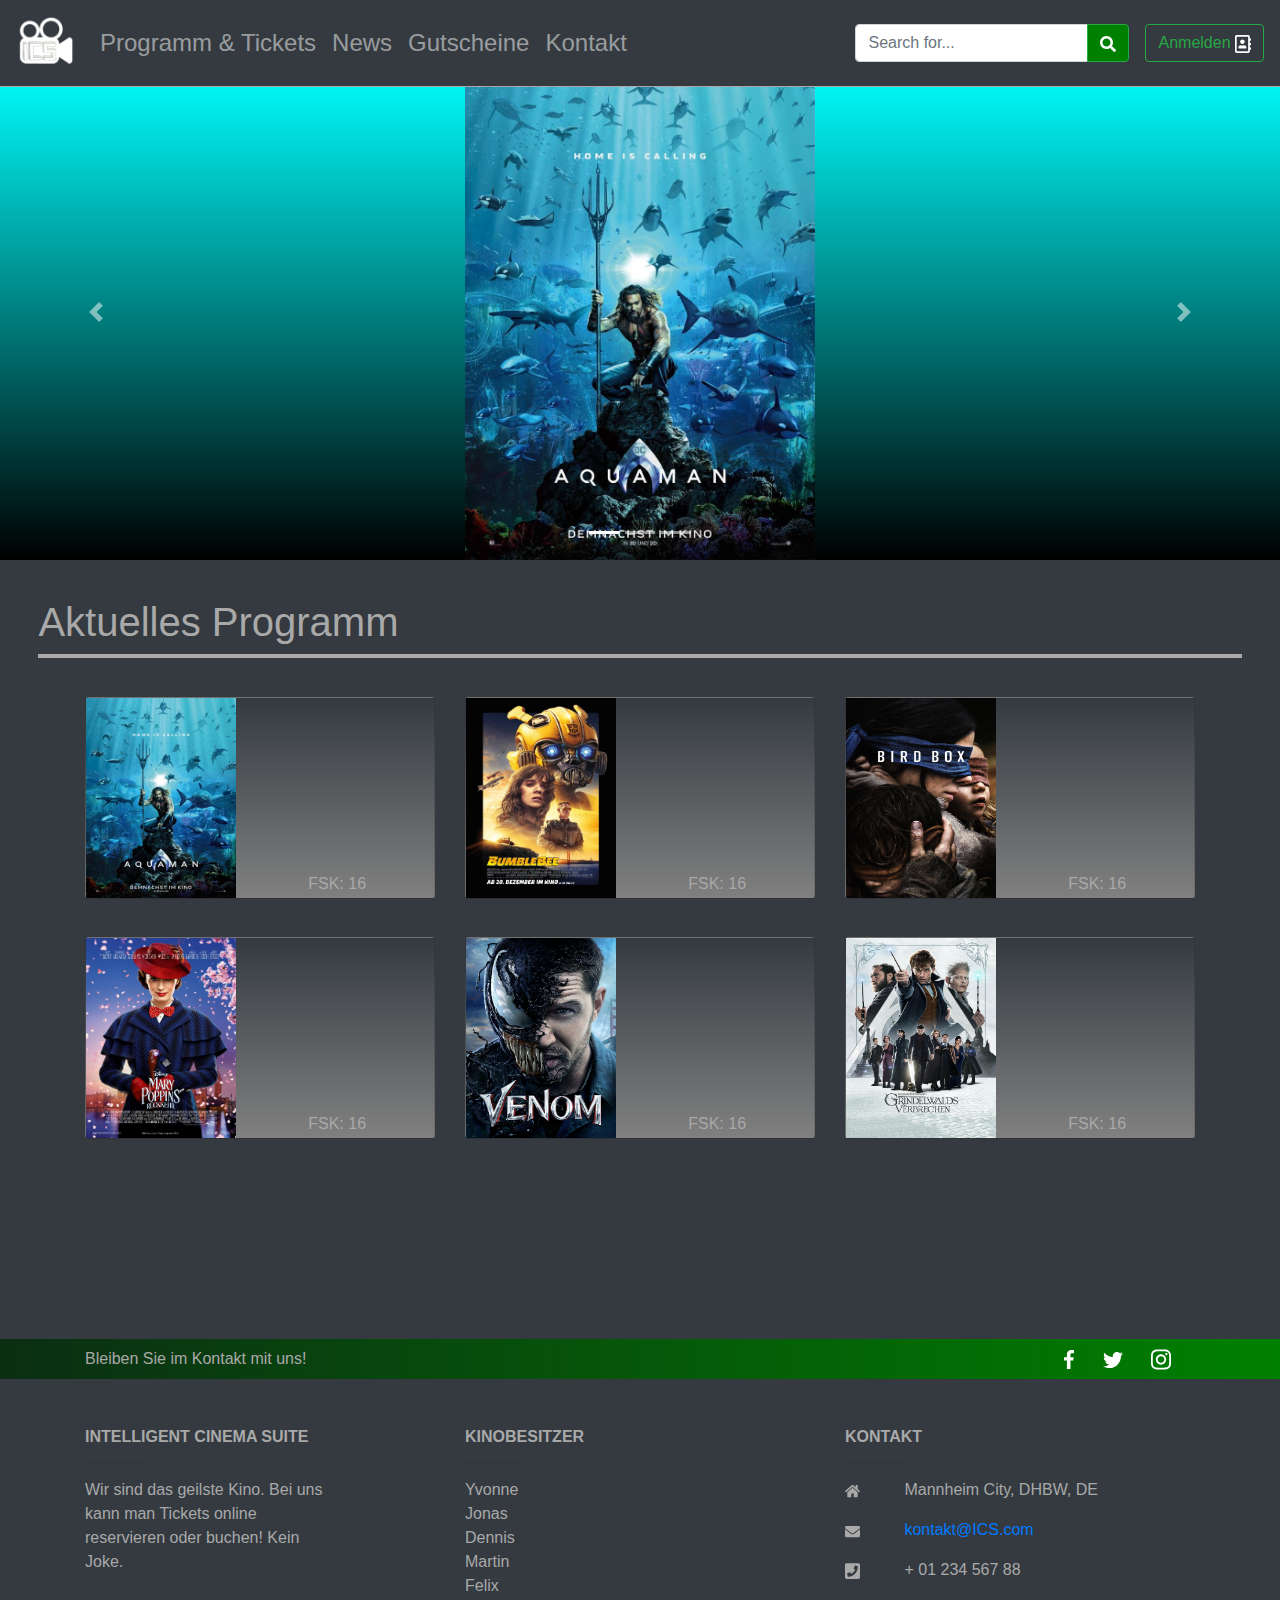
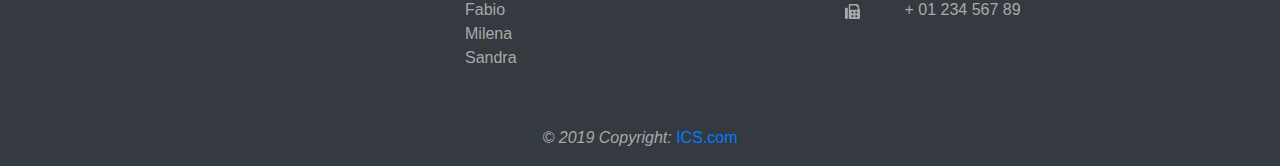
==== commit 624f16c1: "JavaScript to connect Backend and Frontend" ====
--- a/src/main/resources/public/index.html
+++ b/src/main/resources/public/index.html
@@ -11,7 +11,6 @@
     <script src="js/jquery-3.3.1.min.js"></script>
     <script src="js/bootstrap.min.js"></script>
     <script src="js/popper.min.js"></script>
-
     <script type="text/javascript">
         $(function () {
             $.get("navbar.html", function (data) {
@@ -94,14 +93,12 @@
                             </div>
                             <div class="grid-item" style="position: relative">
                                 <div>
-                                    <h5 class="card-title"> Aquaman </h5>
-                                    <p class="card-text"
-                                       style="font-weight: normal; text-align: justify; margin-bottom: auto">Some quick
-                                        example text to build on the card title and make up the bulk of the card's
-                                        content.</p>
+                                    <h5 class="card-title" id = "titleAquaman">  </h5>
+                                    <p class="card-text" id = "textAquaman"
+                                       style="font-weight: normal; text-align: justify; margin-bottom: auto"></p>
                                 </div>
                                 <div style="position: absolute; bottom: 1%; right: 3%">
-                                    <p style="margin-bottom: 0"> FSK: 16</p>
+                                    <p style="margin-bottom: 0" id="fskAquaman"> FSK: 16</p>
                                 </div>
                             </div>
                         </div>
@@ -112,7 +109,73 @@
                     <div class="modal-dialog modal-lg modal-dialog-centered" role="document">
                         <div class="modal-content">
                             <div class="modal-header">
-                                <h2 class="modal-title">Aquaman</h2>
+                                <h2 class="modal-title" id="titleAquaman2"></h2>
+                                <button type="button" class="close" data-dismiss="modal" aria-label="Close">
+                                    <span aria-hidden="true">&times;</span>
+                                </button>
+                            </div>
+                            <div class="modal-body">
+                                <div class="container">
+                                    <div class="row">
+                                        <div class="col-5">
+                                            <iframe width="300px" height="210px"
+                                                    src="https://www.youtube-nocookie.com/embed/xQS3YvEoy7w"
+                                                    frameborder="0"
+                                                    allow="accelerometer; autoplay; encrypted-media; gyroscope; picture-in-picture"
+                                                    allowfullscreen></iframe>
+                                        </div>
+                                        <div class="col-7">
+                                            <h6>Regisseur: </h6>
+                                            <p>James Wan</p>
+                                            <h6>Darsteller: </h6>
+                                            <p>Jason Momoa, Patrick Wilson, Amber Heard, Djimon Hounsou Min</p>
+                                            <h6>Filmlänge: </h6>
+                                            <p> 144 min</p>
+                                        </div>
+                                    </div>
+                                    <div class="row">
+                                        <div class="col-12" id="textAquaman2">
+                                            <p> </p>
+                                        </div>
+                                    </div>
+                                </div>
+                            </div>
+                            <div class="modal-footer">
+                                <button type="button" class="btn btn-secondary" data-dismiss="modal">Close</button>
+                                <a href="movieProgram.html">
+                                    <btn class="btn btn-success">Zum Programm</btn>
+                                </a>
+                            </div>
+                        </div>
+                    </div>
+                </div>
+
+                <div class="col-xs-12 col-sm-12 col-md-6 col-lg-4 col-xl-4 hover-ics">
+                    <a href="#bohemianModal" data-toggle="modal" style="cursor: pointer; text-decoration: none">
+                        <div class="card card-ics grid-container">
+                            <div>
+                                <img class="pull-left" src="img/movies/Bumblebee.jpg" alt="Card image cap"
+                                     style="width: 150px; height: 200px">
+                            </div>
+                            <div class="grid-item" style="position: relative">
+                                <div>
+                                    <h5 class="card-title" id="titleBumblebee"></h5>
+                                    <p class="card-text"
+                                       style="font-weight: normal; text-align: justify; margin-bottom: auto" id="textBumblebee"></p>
+                                </div>
+                                <div style="position: absolute; bottom: 1%; right: 3%">
+                                    <p style="margin-bottom: 0"> FSK: 16</p>
+                                </div>
+                            </div>
+                        </div>
+                    </a>
+                </div>
+
+                <div class="modal fade" id="bohemianModal" tabindex="-1" role="dialog" aria-hidden="true">
+                    <div class="modal-dialog modal-lg modal-dialog-centered" role="document">
+                        <div class="modal-content">
+                            <div class="modal-header">
+                                <h2 class="modal-title" id="titleBumblebee2"></h2>
                                 <button type="button" class="close" data-dismiss="modal" aria-label="Close">
                                     <span aria-hidden="true">&times;</span>
                                 </button>
@@ -137,102 +200,8 @@
                                         </div>
                                     </div>
                                     <div class="row">
-                                        <div class="col-12">
-                                            <p>Aquaman (Jason Momoa), der mit bürgerlichem Namen Arthur Curry heißt, ist
-                                                als Sohn seines menschlichen Vaters Tom Curry (Temuera Morrison) und
-                                                seiner atlantischen Mutter Atlanna (Nicole Kidman) berechtigt, den Thron
-                                                von Atlantis zu besteigen. Doch aktuell regiert sein Halbbruder Orm
-                                                (Patrick Wilson) das Unterwasserkönigreich und dieser möchte auch die
-                                                anderen sechs Königreiche der Meere um sich scharen, um gemeinsam einen
-                                                Krieg gegen die Menschen an der Erdoberfläche zu führen, die seit vielen
-                                                Jahren die Ozeane verschmutzen. Gemeinsam mit Mera (Amber Heard) macht
-                                                sicht Aquaman auf die Suche nach dem Dreizack des ersten Königs von
-                                                Atlantis, der seinen Anspruch auf den Thron untermauern würde. Doch das
-                                                kann Orm nicht zulassen und so hetzt er den beiden den Piraten David
-                                                Kane alias Black Manta (Yahya Abdul-Mateen II) auf den Hals, der mit
-                                                Aquaman noch eine Rechnung zu begleichen hat </p>
-                                        </div>
-                                    </div>
-                                </div>
-                            </div>
-                            <div class="modal-footer">
-                                <button type="button" class="btn btn-secondary" data-dismiss="modal">Close</button>
-                                <a href="movieProgram.html">
-                                    <btn class="btn btn-success">Zum Programm</btn>
-                                </a>
-                            </div>
-                        </div>
-                    </div>
-                </div>
-
-                <div class="col-xs-12 col-sm-12 col-md-6 col-lg-4 col-xl-4 hover-ics">
-                    <a href="#bohemianModal" data-toggle="modal" style="cursor: pointer; text-decoration: none">
-                        <div class="card card-ics grid-container">
-                            <div>
-                                <img class="pull-left" src="img/movies/bohemian.jpg" alt="Card image cap"
-                                     style="width: 150px; height: 200px">
-                            </div>
-                            <div class="grid-item" style="position: relative">
-                                <div>
-                                    <h5 class="card-title"> Aquaman </h5>
-                                    <p class="card-text"
-                                       style="font-weight: normal; text-align: justify; margin-bottom: auto">
-                                        Some quick example text to build on the card title and make up the bulk
-                                        of the card's content.</p>
-                                </div>
-                                <div style="position: absolute; bottom: 1%; right: 3%">
-                                    <p style="margin-bottom: 0"> FSK: 16</p>
-                                </div>
-                            </div>
-                        </div>
-                    </a>
-                </div>
-
-                <div class="modal fade" id="bohemianModal" tabindex="-1" role="dialog" aria-hidden="true">
-                    <div class="modal-dialog modal-lg modal-dialog-centered" role="document">
-                        <div class="modal-content">
-                            <div class="modal-header">
-                                <h2 class="modal-title">Aquaman</h2>
-                                <button type="button" class="close" data-dismiss="modal" aria-label="Close">
-                                    <span aria-hidden="true">&times;</span>
-                                </button>
-                            </div>
-                            <div class="modal-body">
-                                <div class="container">
-                                    <div class="row">
-                                        <div class="col-5">
-                                            <iframe width="300px" height="210px"
-                                                    src="https://www.youtube-nocookie.com/embed/xQS3YvEoy7w"
-                                                    frameborder="0"
-                                                    allow="accelerometer; autoplay; encrypted-media; gyroscope; picture-in-picture"
-                                                    allowfullscreen></iframe>
-                                        </div>
-                                        <div class="col-7">
-                                            <h6>Regisseur: </h6>
-                                            <p>James Wan</p>
-                                            <h6>Darsteller: </h6>
-                                            <p>Jason Momoa, Patrick Wilson, Amber Heard, Djimon Hounsou Min</p>
-                                            <h6>Filmlänge: </h6>
-                                            <p>144 min</p>
-                                        </div>
-                                    </div>
-                                    <div class="row">
-                                        <div class="col-12">
-                                            <p>Aquaman (Jason Momoa), der mit bürgerlichem Namen Arthur Curry
-                                                heißt, ist als Sohn seines menschlichen Vaters Tom Curry
-                                                (Temuera Morrison) und seiner atlantischen Mutter Atlanna
-                                                (Nicole Kidman) berechtigt, den Thron von Atlantis zu besteigen.
-                                                Doch aktuell regiert sein Halbbruder Orm (Patrick Wilson) das
-                                                Unterwasserkönigreich und dieser möchte auch die anderen sechs
-                                                Königreiche der Meere um sich scharen, um gemeinsam einen Krieg
-                                                gegen die Menschen an der Erdoberfläche zu führen, die seit
-                                                vielen Jahren die Ozeane verschmutzen. Gemeinsam mit Mera (Amber
-                                                Heard) macht sicht Aquaman auf die Suche nach dem Dreizack des
-                                                ersten Königs von Atlantis, der seinen Anspruch auf den Thron
-                                                untermauern würde. Doch das kann Orm nicht zulassen und so hetzt
-                                                er den beiden den Piraten David Kane alias Black Manta (Yahya
-                                                Abdul-Mateen II) auf den Hals, der mit Aquaman noch eine
-                                                Rechnung zu begleichen hat </p>
+                                        <div class="col-12" id="textBumblebee2">
+                                            <p></p>
                                         </div>
                                     </div>
                                 </div>
@@ -254,16 +223,14 @@
                        style="cursor: pointer; text-decoration: none">
                         <div class="card card-ics grid-container">
                             <div>
-                                <img class="pull-left" src="img/movies/Bumblebee.jpg"
+                                <img class="pull-left" src="img/movies/birdbox.jpg"
                                      alt="Card image cap" style="width: 150px; height: 200px">
                             </div>
                             <div class="grid-item" style="position: relative">
                                 <div>
-                                    <h5 class="card-title"> Aquaman </h5>
+                                    <h5 class="card-title" id="titleBird"></h5>
                                     <p class="card-text"
-                                       style="font-weight: normal; text-align: justify; margin-bottom: auto">
-                                        Some quick example text to build on the card title and make up
-                                        the bulk of the card's content.</p>
+                                       style="font-weight: normal; text-align: justify; margin-bottom: auto" id="textBird"></p>
                                 </div>
                                 <div style="position: absolute; bottom: 1%; right: 3%">
                                     <p style="margin-bottom: 0"> FSK: 16</p>
@@ -278,7 +245,7 @@
                     <div class="modal-dialog modal-lg modal-dialog-centered" role="document">
                         <div class="modal-content">
                             <div class="modal-header">
-                                <h2 class="modal-title">Aquaman</h2>
+                                <h2 class="modal-title" id="titleBird2"></h2>
                                 <button type="button" class="close" data-dismiss="modal"
                                         aria-label="Close">
                                     <span aria-hidden="true">&times;</span>
@@ -305,25 +272,8 @@
                                         </div>
                                     </div>
                                     <div class="row">
-                                        <div class="col-12">
-                                            <p>Aquaman (Jason Momoa), der mit bürgerlichem Namen Arthur
-                                                Curry heißt, ist als Sohn seines menschlichen Vaters Tom
-                                                Curry (Temuera Morrison) und seiner atlantischen Mutter
-                                                Atlanna (Nicole Kidman) berechtigt, den Thron von
-                                                Atlantis zu besteigen. Doch aktuell regiert sein
-                                                Halbbruder Orm (Patrick Wilson) das
-                                                Unterwasserkönigreich und dieser möchte auch die anderen
-                                                sechs Königreiche der Meere um sich scharen, um
-                                                gemeinsam einen Krieg gegen die Menschen an der
-                                                Erdoberfläche zu führen, die seit vielen Jahren die
-                                                Ozeane verschmutzen. Gemeinsam mit Mera (Amber Heard)
-                                                macht sicht Aquaman auf die Suche nach dem Dreizack des
-                                                ersten Königs von Atlantis, der seinen Anspruch auf den
-                                                Thron untermauern würde. Doch das kann Orm nicht
-                                                zulassen und so hetzt er den beiden den Piraten David
-                                                Kane alias Black Manta (Yahya Abdul-Mateen II) auf den
-                                                Hals, der mit Aquaman noch eine Rechnung zu begleichen
-                                                hat </p>
+                                        <div class="col-12" id="textBird2">
+                                            <p> </p>
                                         </div>
                                     </div>
                                 </div>
@@ -353,11 +303,9 @@
                             </div>
                             <div class="grid-item" style="position: relative">
                                 <div>
-                                    <h5 class="card-title"> Aquaman </h5>
+                                    <h5 class="card-title" id="titleMary"></h5>
                                     <p class="card-text"
-                                       style="font-weight: normal; text-align: justify; margin-bottom: auto">
-                                        Some quick example text to build on the card title and
-                                        make up the bulk of the card's content.</p>
+                                       style="font-weight: normal; text-align: justify; margin-bottom: auto" id="textMary"></p>
                                 </div>
                                 <div style="position: absolute; bottom: 1%; right: 3%">
                                     <p style="margin-bottom: 0"> FSK: 16</p>
@@ -372,7 +320,7 @@
                     <div class="modal-dialog modal-lg modal-dialog-centered" role="document">
                         <div class="modal-content">
                             <div class="modal-header">
-                                <h2 class="modal-title">Aquaman</h2>
+                                <h2 class="modal-title" id="titleMary2"></h2>
                                 <button type="button" class="close" data-dismiss="modal"
                                         aria-label="Close">
                                     <span aria-hidden="true">&times;</span>
@@ -399,27 +347,8 @@
                                         </div>
                                     </div>
                                     <div class="row">
-                                        <div class="col-12">
-                                            <p>Aquaman (Jason Momoa), der mit bürgerlichem Namen
-                                                Arthur Curry heißt, ist als Sohn seines
-                                                menschlichen Vaters Tom Curry (Temuera Morrison)
-                                                und seiner atlantischen Mutter Atlanna (Nicole
-                                                Kidman) berechtigt, den Thron von Atlantis zu
-                                                besteigen. Doch aktuell regiert sein Halbbruder
-                                                Orm (Patrick Wilson) das Unterwasserkönigreich
-                                                und dieser möchte auch die anderen sechs
-                                                Königreiche der Meere um sich scharen, um
-                                                gemeinsam einen Krieg gegen die Menschen an der
-                                                Erdoberfläche zu führen, die seit vielen Jahren
-                                                die Ozeane verschmutzen. Gemeinsam mit Mera
-                                                (Amber Heard) macht sicht Aquaman auf die Suche
-                                                nach dem Dreizack des ersten Königs von
-                                                Atlantis, der seinen Anspruch auf den Thron
-                                                untermauern würde. Doch das kann Orm nicht
-                                                zulassen und so hetzt er den beiden den Piraten
-                                                David Kane alias Black Manta (Yahya Abdul-Mateen
-                                                II) auf den Hals, der mit Aquaman noch eine
-                                                Rechnung zu begleichen hat </p>
+                                        <div class="col-12" id="textMary2">
+                                            <p></p>
                                         </div>
                                     </div>
                                 </div>
@@ -441,16 +370,14 @@
                        style="cursor: pointer; text-decoration: none">
                         <div class="card card-ics grid-container">
                             <div>
-                                <img class="pull-left" src="img/movies/grindelwalds_verbrechen.jpg"
+                                <img class="pull-left" src="img/movies/venom.jpg"
                                      alt="Card image cap" style="width: 150px; height: 200px">
                             </div>
                             <div class="grid-item" style="position: relative">
                                 <div>
-                                    <h5 class="card-title"> Aquaman </h5>
+                                    <h5 class="card-title" id="titleVenom"></h5>
                                     <p class="card-text"
-                                       style="font-weight: normal; text-align: justify; margin-bottom: auto">
-                                        Some quick example text to build on the card title and
-                                        make up the bulk of the card's content.</p>
+                                       style="font-weight: normal; text-align: justify; margin-bottom: auto" id="textVenom"></p>
                                 </div>
                                 <div style="position: absolute; bottom: 1%; right: 3%">
                                     <p style="margin-bottom: 0"> FSK: 16</p>
@@ -465,7 +392,7 @@
                     <div class="modal-dialog modal-lg modal-dialog-centered" role="document">
                         <div class="modal-content">
                             <div class="modal-header">
-                                <h2 class="modal-title">Aquaman</h2>
+                                <h2 class="modal-title" id="titleVenom2"></h2>
                                 <button type="button" class="close" data-dismiss="modal"
                                         aria-label="Close">
                                     <span aria-hidden="true">&times;</span>
@@ -492,27 +419,8 @@
                                         </div>
                                     </div>
                                     <div class="row">
-                                        <div class="col-12">
-                                            <p>Aquaman (Jason Momoa), der mit bürgerlichem Namen
-                                                Arthur Curry heißt, ist als Sohn seines
-                                                menschlichen Vaters Tom Curry (Temuera Morrison)
-                                                und seiner atlantischen Mutter Atlanna (Nicole
-                                                Kidman) berechtigt, den Thron von Atlantis zu
-                                                besteigen. Doch aktuell regiert sein Halbbruder
-                                                Orm (Patrick Wilson) das Unterwasserkönigreich
-                                                und dieser möchte auch die anderen sechs
-                                                Königreiche der Meere um sich scharen, um
-                                                gemeinsam einen Krieg gegen die Menschen an der
-                                                Erdoberfläche zu führen, die seit vielen Jahren
-                                                die Ozeane verschmutzen. Gemeinsam mit Mera
-                                                (Amber Heard) macht sicht Aquaman auf die Suche
-                                                nach dem Dreizack des ersten Königs von
-                                                Atlantis, der seinen Anspruch auf den Thron
-                                                untermauern würde. Doch das kann Orm nicht
-                                                zulassen und so hetzt er den beiden den Piraten
-                                                David Kane alias Black Manta (Yahya Abdul-Mateen
-                                                II) auf den Hals, der mit Aquaman noch eine
-                                                Rechnung zu begleichen hat </p>
+                                        <div class="col-12" id="textVenom2">
+                                            <p> </p>
                                         </div>
                                     </div>
                                 </div>
@@ -534,16 +442,14 @@
                        style="cursor: pointer; text-decoration: none">
                         <div class="card card-ics grid-container">
                             <div>
-                                <img class="pull-left" src="img/movies/venom.jpg"
+                                <img class="pull-left" src="img/movies/grindelwalds_verbrechen.jpg"
                                      alt="Card image cap" style="width: 150px; height: 200px">
                             </div>
                             <div class="grid-item" style="position: relative">
                                 <div>
-                                    <h5 class="card-title"> Aquaman </h5>
+                                    <h5 class="card-title" id="titleTierwesen"></h5>
                                     <p class="card-text"
-                                       style="font-weight: normal; text-align: justify; margin-bottom: auto">
-                                        Some quick example text to build on the card title and
-                                        make up the bulk of the card's content.</p>
+                                       style="font-weight: normal; text-align: justify; margin-bottom: auto" id="textTierwesen"></p>
                                 </div>
                                 <div style="position: absolute; bottom: 1%; right: 3%">
                                     <p style="margin-bottom: 0"> FSK: 16</p>
@@ -558,7 +464,7 @@
                     <div class="modal-dialog modal-lg modal-dialog-centered" role="document">
                         <div class="modal-content">
                             <div class="modal-header">
-                                <h2 class="modal-title">Aquaman</h2>
+                                <h2 class="modal-title" id="titleTierwesen2"></h2>
                                 <button type="button" class="close" data-dismiss="modal"
                                         aria-label="Close">
                                     <span aria-hidden="true">&times;</span>
@@ -585,27 +491,8 @@
                                         </div>
                                     </div>
                                     <div class="row">
-                                        <div class="col-12">
-                                            <p>Aquaman (Jason Momoa), der mit bürgerlichem Namen
-                                                Arthur Curry heißt, ist als Sohn seines
-                                                menschlichen Vaters Tom Curry (Temuera Morrison)
-                                                und seiner atlantischen Mutter Atlanna (Nicole
-                                                Kidman) berechtigt, den Thron von Atlantis zu
-                                                besteigen. Doch aktuell regiert sein Halbbruder
-                                                Orm (Patrick Wilson) das Unterwasserkönigreich
-                                                und dieser möchte auch die anderen sechs
-                                                Königreiche der Meere um sich scharen, um
-                                                gemeinsam einen Krieg gegen die Menschen an der
-                                                Erdoberfläche zu führen, die seit vielen Jahren
-                                                die Ozeane verschmutzen. Gemeinsam mit Mera
-                                                (Amber Heard) macht sicht Aquaman auf die Suche
-                                                nach dem Dreizack des ersten Königs von
-                                                Atlantis, der seinen Anspruch auf den Thron
-                                                untermauern würde. Doch das kann Orm nicht
-                                                zulassen und so hetzt er den beiden den Piraten
-                                                David Kane alias Black Manta (Yahya Abdul-Mateen
-                                                II) auf den Hals, der mit Aquaman noch eine
-                                                Rechnung zu begleichen hat </p>
+                                        <div class="col-12" id="textTierwesen2">
+                                            <p> </p>
                                         </div>
                                     </div>
                                 </div>
@@ -627,4 +514,5 @@
     </div>
 </div>
 </body>
+<script src="js/main.js"></script>
 </html>
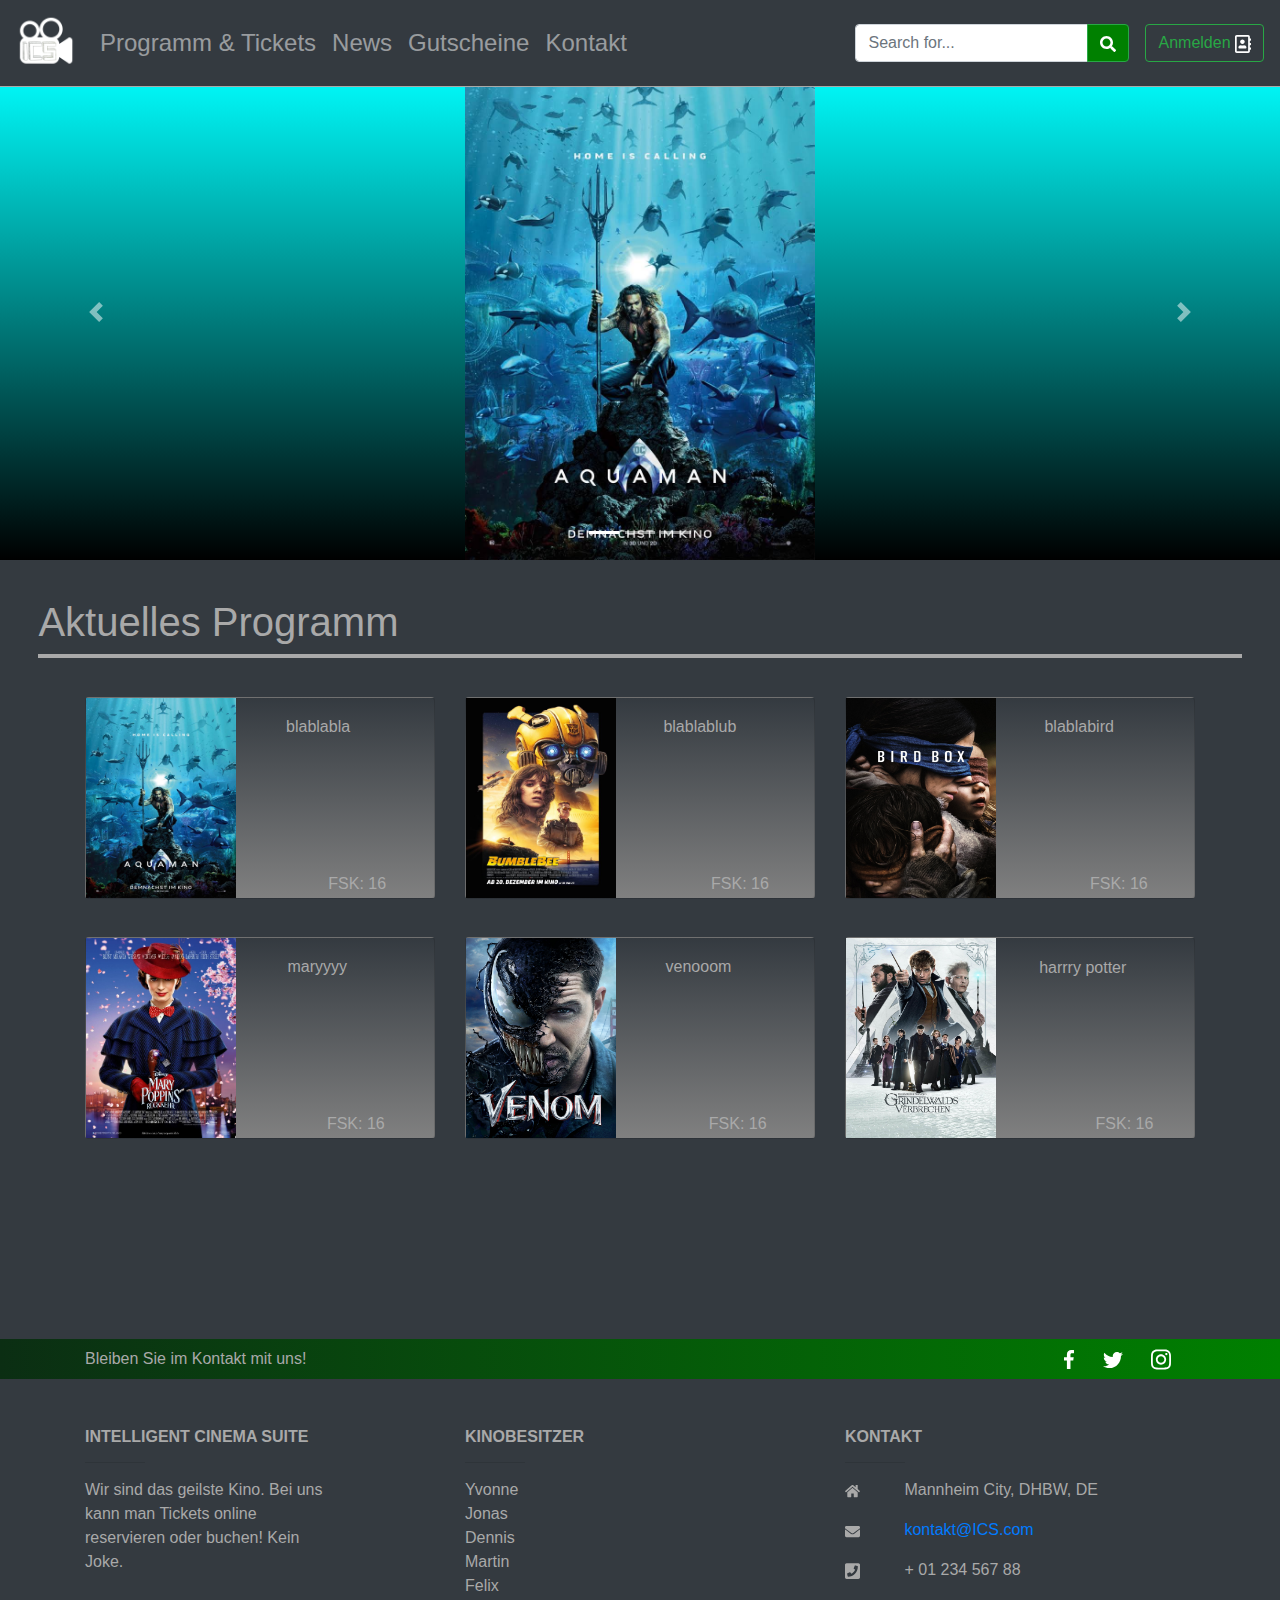
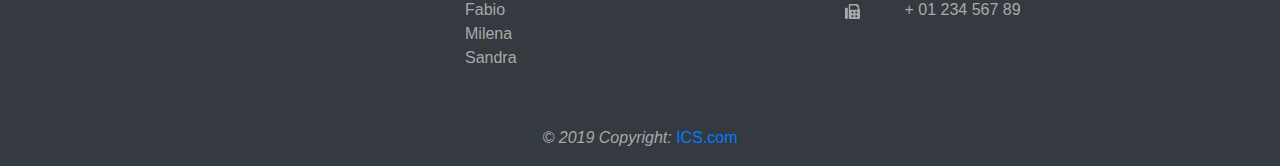
==== commit 8f64043e: "JavaScript to connect Backend and Frontend" ====
--- a/src/main/resources/public/index.html
+++ b/src/main/resources/public/index.html
@@ -93,9 +93,9 @@
                             </div>
                             <div class="grid-item" style="position: relative">
                                 <div>
-                                    <h5 class="card-title" id = "titleAquaman">  </h5>
-                                    <p class="card-text" id = "textAquaman"
-                                       style="font-weight: normal; text-align: justify; margin-bottom: auto"></p>
+                                    <h5 class="card-title" id = "titleAquaman"></h5>
+                                    <p class="card-text"
+                                       style="font-weight: normal; text-align: justify; margin-bottom: auto">blablabla</p>
                                 </div>
                                 <div style="position: absolute; bottom: 1%; right: 3%">
                                     <p style="margin-bottom: 0" id="fskAquaman"> FSK: 16</p>
@@ -161,7 +161,7 @@
                                 <div>
                                     <h5 class="card-title" id="titleBumblebee"></h5>
                                     <p class="card-text"
-                                       style="font-weight: normal; text-align: justify; margin-bottom: auto" id="textBumblebee"></p>
+                                       style="font-weight: normal; text-align: justify; margin-bottom: auto" >blablablub</p>
                                 </div>
                                 <div style="position: absolute; bottom: 1%; right: 3%">
                                     <p style="margin-bottom: 0"> FSK: 16</p>
@@ -230,7 +230,7 @@
                                 <div>
                                     <h5 class="card-title" id="titleBird"></h5>
                                     <p class="card-text"
-                                       style="font-weight: normal; text-align: justify; margin-bottom: auto" id="textBird"></p>
+                                       style="font-weight: normal; text-align: justify; margin-bottom: auto" >blablabird</p>
                                 </div>
                                 <div style="position: absolute; bottom: 1%; right: 3%">
                                     <p style="margin-bottom: 0"> FSK: 16</p>
@@ -305,7 +305,7 @@
                                 <div>
                                     <h5 class="card-title" id="titleMary"></h5>
                                     <p class="card-text"
-                                       style="font-weight: normal; text-align: justify; margin-bottom: auto" id="textMary"></p>
+                                       style="font-weight: normal; text-align: justify; margin-bottom: auto" >maryyyy</p>
                                 </div>
                                 <div style="position: absolute; bottom: 1%; right: 3%">
                                     <p style="margin-bottom: 0"> FSK: 16</p>
@@ -377,7 +377,7 @@
                                 <div>
                                     <h5 class="card-title" id="titleVenom"></h5>
                                     <p class="card-text"
-                                       style="font-weight: normal; text-align: justify; margin-bottom: auto" id="textVenom"></p>
+                                       style="font-weight: normal; text-align: justify; margin-bottom: auto" >venooom</p>
                                 </div>
                                 <div style="position: absolute; bottom: 1%; right: 3%">
                                     <p style="margin-bottom: 0"> FSK: 16</p>
@@ -449,7 +449,7 @@
                                 <div>
                                     <h5 class="card-title" id="titleTierwesen"></h5>
                                     <p class="card-text"
-                                       style="font-weight: normal; text-align: justify; margin-bottom: auto" id="textTierwesen"></p>
+                                       style="font-weight: normal; text-align: justify; margin-bottom: auto" >harrry potter</p>
                                 </div>
                                 <div style="position: absolute; bottom: 1%; right: 3%">
                                     <p style="margin-bottom: 0"> FSK: 16</p>
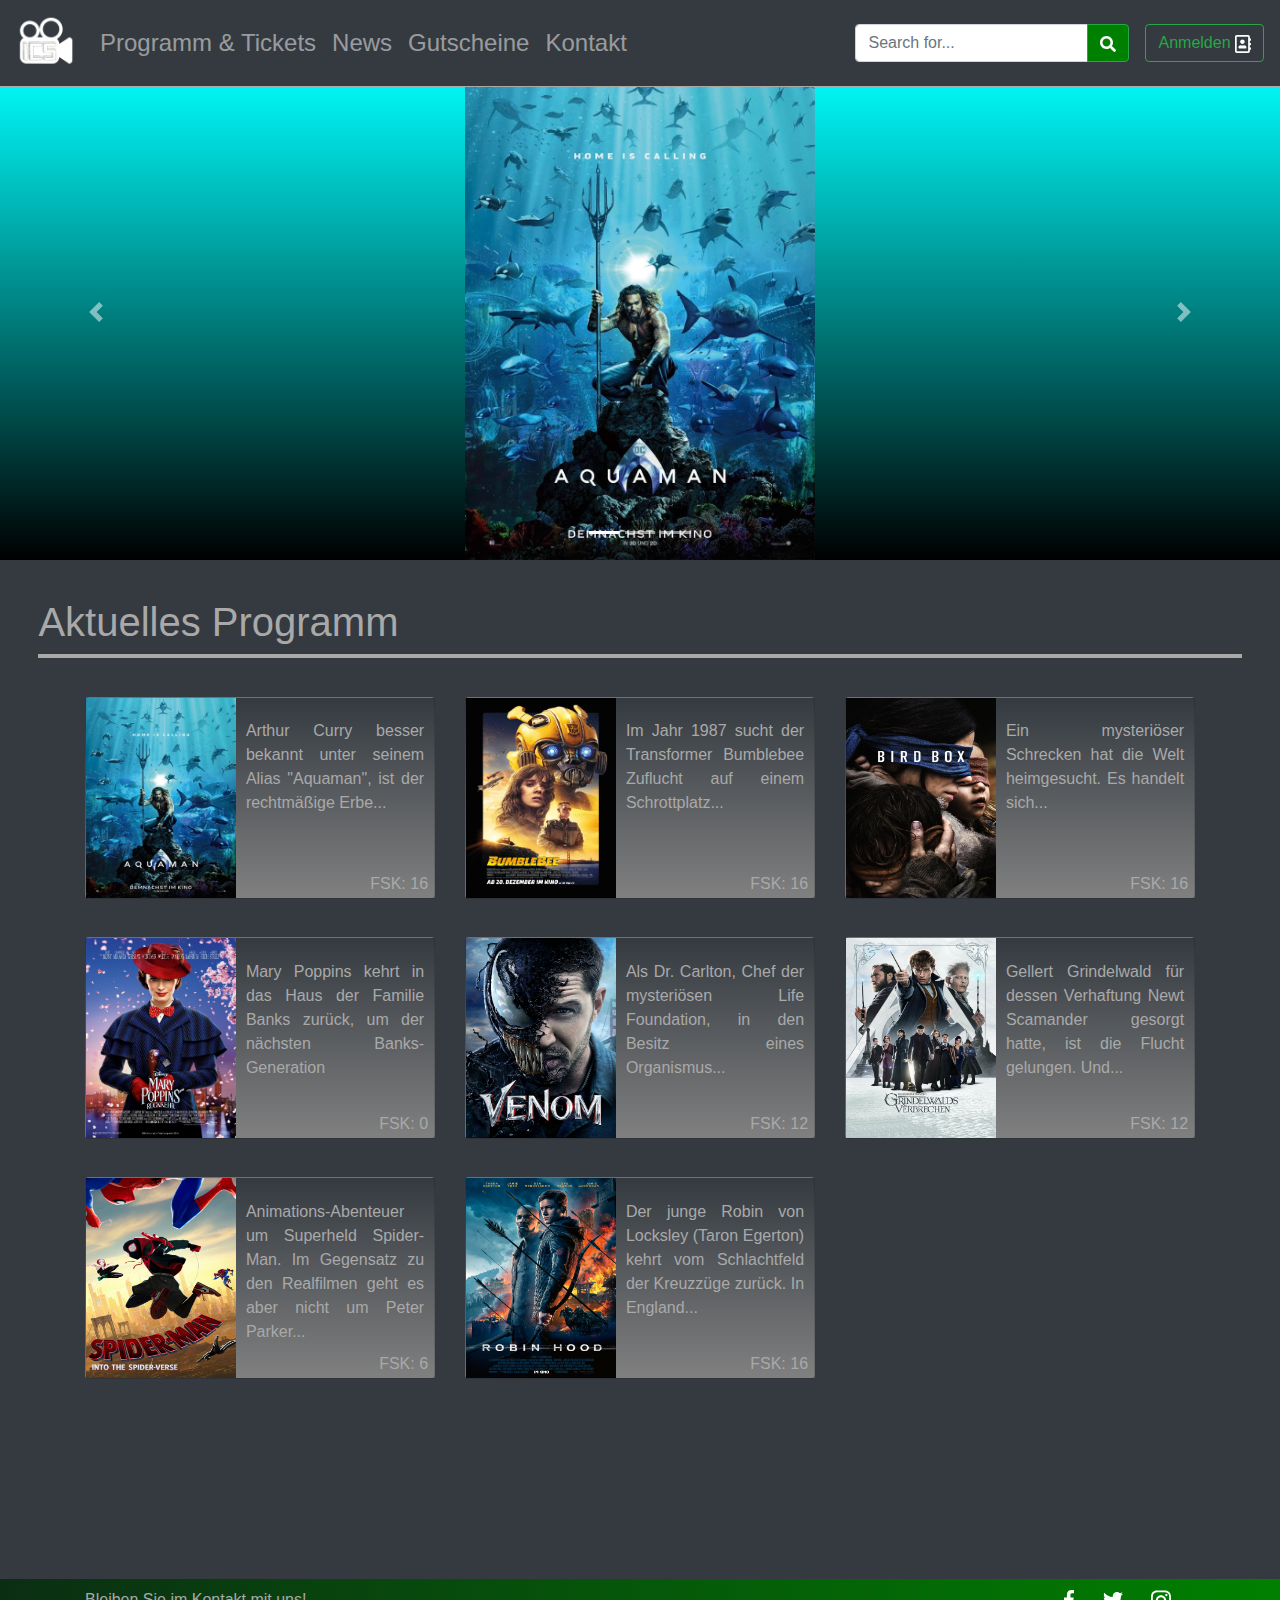
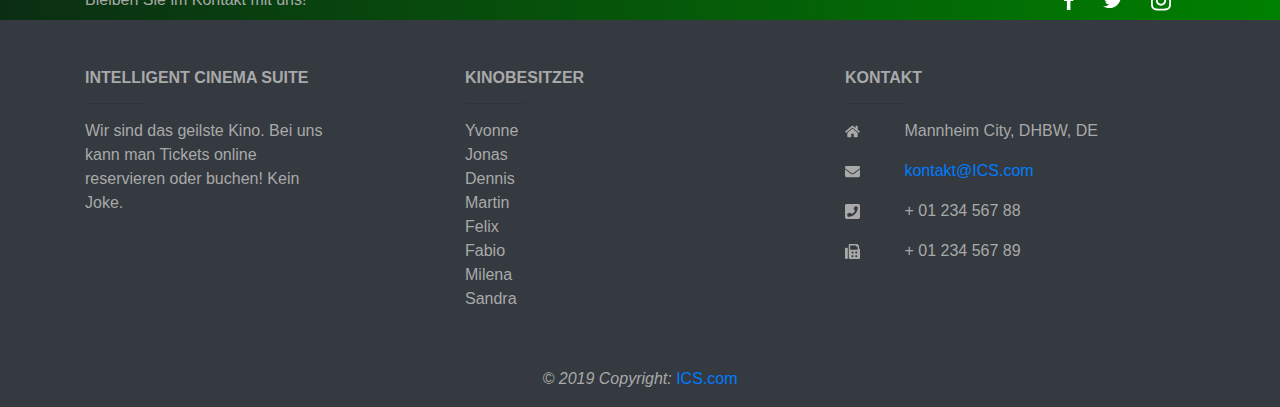
==== commit 6cc197ce: "Index infos" ====
--- a/src/main/resources/public/index.html
+++ b/src/main/resources/public/index.html
@@ -95,7 +95,7 @@
                                 <div>
                                     <h5 class="card-title" id = "titleAquaman"></h5>
                                     <p class="card-text"
-                                       style="font-weight: normal; text-align: justify; margin-bottom: auto">blablabla</p>
+                                       style="font-weight: normal; text-align: justify; margin-bottom: auto">Arthur Curry besser bekannt unter seinem Alias "Aquaman", ist der rechtmäßige Erbe...</p>
                                 </div>
                                 <div style="position: absolute; bottom: 1%; right: 3%">
                                     <p style="margin-bottom: 0" id="fskAquaman"> FSK: 16</p>
@@ -151,7 +151,7 @@
                 </div>
 
                 <div class="col-xs-12 col-sm-12 col-md-6 col-lg-4 col-xl-4 hover-ics">
-                    <a href="#bohemianModal" data-toggle="modal" style="cursor: pointer; text-decoration: none">
+                    <a href="#bumblebeeModal" data-toggle="modal" style="cursor: pointer; text-decoration: none">
                         <div class="card card-ics grid-container">
                             <div>
                                 <img class="pull-left" src="img/movies/Bumblebee.jpg" alt="Card image cap"
@@ -161,7 +161,7 @@
                                 <div>
                                     <h5 class="card-title" id="titleBumblebee"></h5>
                                     <p class="card-text"
-                                       style="font-weight: normal; text-align: justify; margin-bottom: auto" >blablablub</p>
+                                       style="font-weight: normal; text-align: justify; margin-bottom: auto" >Im Jahr 1987 sucht der Transformer Bumblebee Zuflucht auf einem Schrottplatz...</p>
                                 </div>
                                 <div style="position: absolute; bottom: 1%; right: 3%">
                                     <p style="margin-bottom: 0"> FSK: 16</p>
@@ -171,7 +171,7 @@
                     </a>
                 </div>
 
-                <div class="modal fade" id="bohemianModal" tabindex="-1" role="dialog" aria-hidden="true">
+                <div class="modal fade" id="bumblebeeModal" tabindex="-1" role="dialog" aria-hidden="true">
                     <div class="modal-dialog modal-lg modal-dialog-centered" role="document">
                         <div class="modal-content">
                             <div class="modal-header">
@@ -185,18 +185,18 @@
                                     <div class="row">
                                         <div class="col-5">
                                             <iframe width="300px" height="210px"
-                                                    src="https://www.youtube-nocookie.com/embed/xQS3YvEoy7w"
-                                                    frameborder="0"
-                                                    allow="accelerometer; autoplay; encrypted-media; gyroscope; picture-in-picture"
-                                                    allowfullscreen></iframe>
-                                        </div>
-                                        <div class="col-7">
-                                            <h6>Regisseur: </h6>
-                                            <p>James Wan</p>
-                                            <h6>Darsteller: </h6>
-                                            <p>Jason Momoa, Patrick Wilson, Amber Heard, Djimon Hounsou Min</p>
-                                            <h6>Filmlänge: </h6>
-                                            <p>144 min</p>
+                                                    src="https://www.youtube-nocookie.com/embed/2N_t9X0RwSs"
+                                                    frameborder="0"
+                                                    allow="accelerometer; autoplay; encrypted-media; gyroscope; picture-in-picture"
+                                                    allowfullscreen></iframe>
+                                        </div>
+                                        <div class="col-7">
+                                            <h6>Regisseur: </h6>
+                                            <p>Travis Knight</p>
+                                            <h6>Darsteller: </h6>
+                                            <p>Hailee Steinfeld, John Cena, Gracie Dzienny, Dylan O'Brien</p>
+                                            <h6>Filmlänge: </h6>
+                                            <p>114 min</p>
                                         </div>
                                     </div>
                                     <div class="row">
@@ -219,7 +219,7 @@
 
 
                 <div class="col-xs-12 col-sm-12 col-md-6 col-lg-4 col-xl-4 hover-ics">
-                    <a href="#bumblebeeModal" data-toggle="modal"
+                    <a href="#birdModal" data-toggle="modal"
                        style="cursor: pointer; text-decoration: none">
                         <div class="card card-ics grid-container">
                             <div>
@@ -230,7 +230,7 @@
                                 <div>
                                     <h5 class="card-title" id="titleBird"></h5>
                                     <p class="card-text"
-                                       style="font-weight: normal; text-align: justify; margin-bottom: auto" >blablabird</p>
+                                       style="font-weight: normal; text-align: justify; margin-bottom: auto" >Ein mysteriöser Schrecken hat die Welt heimgesucht. Es handelt sich...</p>
                                 </div>
                                 <div style="position: absolute; bottom: 1%; right: 3%">
                                     <p style="margin-bottom: 0"> FSK: 16</p>
@@ -240,7 +240,7 @@
                     </a>
                 </div>
 
-                <div class="modal fade" id="bumblebeeModal" tabindex="-1" role="dialog"
+                <div class="modal fade" id="birdModal" tabindex="-1" role="dialog"
                      aria-labelledby="exampleModalLabel" aria-hidden="true">
                     <div class="modal-dialog modal-lg modal-dialog-centered" role="document">
                         <div class="modal-content">
@@ -256,19 +256,18 @@
                                     <div class="row">
                                         <div class="col-5">
                                             <iframe width="300px" height="210px"
-                                                    src="https://www.youtube-nocookie.com/embed/xQS3YvEoy7w"
-                                                    frameborder="0"
-                                                    allow="accelerometer; autoplay; encrypted-media; gyroscope; picture-in-picture"
-                                                    allowfullscreen></iframe>
-                                        </div>
-                                        <div class="col-7">
-                                            <h6>Regisseur: </h6>
-                                            <p>James Wan</p>
-                                            <h6>Darsteller: </h6>
-                                            <p>Jason Momoa, Patrick Wilson, Amber Heard, Djimon Hounsou
-                                                Min</p>
-                                            <h6>Filmlänge: </h6>
-                                            <p>144 min</p>
+                                                    src="https://www.youtube-nocookie.com/embed/_D_yOOq78ig"
+                                                    frameborder="0"
+                                                    allow="accelerometer; autoplay; encrypted-media; gyroscope; picture-in-picture"
+                                                    allowfullscreen></iframe>
+                                        </div>
+                                        <div class="col-7">
+                                            <h6>Regisseur: </h6>
+                                            <p>Susanne Bier</p>
+                                            <h6>Darsteller: </h6>
+                                            <p>Sandra Bullock, Trevante Rhodes, Sarah Paulson, John Malkovich</p>
+                                            <h6>Filmlänge: </h6>
+                                            <p>117 min</p>
                                         </div>
                                     </div>
                                     <div class="row">
@@ -305,10 +304,10 @@
                                 <div>
                                     <h5 class="card-title" id="titleMary"></h5>
                                     <p class="card-text"
-                                       style="font-weight: normal; text-align: justify; margin-bottom: auto" >maryyyy</p>
-                                </div>
-                                <div style="position: absolute; bottom: 1%; right: 3%">
-                                    <p style="margin-bottom: 0"> FSK: 16</p>
+                                       style="font-weight: normal; text-align: justify; margin-bottom: auto" >Mary Poppins kehrt in das Haus der Familie Banks zurück, um der nächsten Banks-Generation</p>
+                                </div>
+                                <div style="position: absolute; bottom: 1%; right: 3%">
+                                    <p style="margin-bottom: 0"> FSK: 0</p>
                                 </div>
                             </div>
                         </div>
@@ -331,19 +330,18 @@
                                     <div class="row">
                                         <div class="col-5">
                                             <iframe width="300px" height="210px"
-                                                    src="https://www.youtube-nocookie.com/embed/xQS3YvEoy7w"
-                                                    frameborder="0"
-                                                    allow="accelerometer; autoplay; encrypted-media; gyroscope; picture-in-picture"
-                                                    allowfullscreen></iframe>
-                                        </div>
-                                        <div class="col-7">
-                                            <h6>Regisseur: </h6>
-                                            <p>James Wan</p>
-                                            <h6>Darsteller: </h6>
-                                            <p>Jason Momoa, Patrick Wilson, Amber Heard, Djimon
-                                                Hounsou Min</p>
-                                            <h6>Filmlänge: </h6>
-                                            <p>144 min</p>
+                                                    src="https://www.youtube-nocookie.com/embed/dXUb--HL5Fw"
+                                                    frameborder="0"
+                                                    allow="accelerometer; autoplay; encrypted-media; gyroscope; picture-in-picture"
+                                                    allowfullscreen></iframe>
+                                        </div>
+                                        <div class="col-7">
+                                            <h6>Regisseur: </h6>
+                                            <p>Rob Marshall</p>
+                                            <h6>Darsteller: </h6>
+                                            <p>Emily Blunt, Dick Van Dyke, Angela Lansbury, Lin-Manuel Miranda</p>
+                                            <h6>Filmlänge: </h6>
+                                            <p>128 min</p>
                                         </div>
                                     </div>
                                     <div class="row">
@@ -366,7 +364,7 @@
                 </div>
 
                 <div class="col-xs-12 col-sm-12 col-md-6 col-lg-4 col-xl-4 hover-ics">
-                    <a href="#grindelwaldsModal" data-toggle="modal"
+                    <a href="#venomModal" data-toggle="modal"
                        style="cursor: pointer; text-decoration: none">
                         <div class="card card-ics grid-container">
                             <div>
@@ -377,17 +375,17 @@
                                 <div>
                                     <h5 class="card-title" id="titleVenom"></h5>
                                     <p class="card-text"
-                                       style="font-weight: normal; text-align: justify; margin-bottom: auto" >venooom</p>
-                                </div>
-                                <div style="position: absolute; bottom: 1%; right: 3%">
-                                    <p style="margin-bottom: 0"> FSK: 16</p>
-                                </div>
-                            </div>
-                        </div>
-                    </a>
-                </div>
-
-                <div class="modal fade" id="grindelwaldsModal" tabindex="-1" role="dialog"
+                                       style="font-weight: normal; text-align: justify; margin-bottom: auto" >Als Dr. Carlton, Chef der mysteriösen Life Foundation, in den Besitz eines Organismus...</p>
+                                </div>
+                                <div style="position: absolute; bottom: 1%; right: 3%">
+                                    <p style="margin-bottom: 0"> FSK: 12</p>
+                                </div>
+                            </div>
+                        </div>
+                    </a>
+                </div>
+
+                <div class="modal fade" id="venomModal" tabindex="-1" role="dialog"
                      aria-labelledby="exampleModalLabel" aria-hidden="true">
                     <div class="modal-dialog modal-lg modal-dialog-centered" role="document">
                         <div class="modal-content">
@@ -403,19 +401,18 @@
                                     <div class="row">
                                         <div class="col-5">
                                             <iframe width="300px" height="210px"
-                                                    src="https://www.youtube-nocookie.com/embed/xQS3YvEoy7w"
-                                                    frameborder="0"
-                                                    allow="accelerometer; autoplay; encrypted-media; gyroscope; picture-in-picture"
-                                                    allowfullscreen></iframe>
-                                        </div>
-                                        <div class="col-7">
-                                            <h6>Regisseur: </h6>
-                                            <p>James Wan</p>
-                                            <h6>Darsteller: </h6>
-                                            <p>Jason Momoa, Patrick Wilson, Amber Heard, Djimon
-                                                Hounsou Min</p>
-                                            <h6>Filmlänge: </h6>
-                                            <p>144 min</p>
+                                                    src="https://www.youtube-nocookie.com/embed/cfirOjbbclk"
+                                                    frameborder="0"
+                                                    allow="accelerometer; autoplay; encrypted-media; gyroscope; picture-in-picture"
+                                                    allowfullscreen></iframe>
+                                        </div>
+                                        <div class="col-7">
+                                            <h6>Regisseur: </h6>
+                                            <p>Ruben Fleischer</p>
+                                            <h6>Darsteller: </h6>
+                                            <p>Tom Hardy, Michelle Williams, Woody Harrelson, Riz Ahmed, Jenny Slate</p>
+                                            <h6>Filmlänge: </h6>
+                                            <p>112 min</p>
                                         </div>
                                     </div>
                                     <div class="row">
@@ -438,7 +435,7 @@
                 </div>
 
                 <div class="col-xs-12 col-sm-12 col-md-6 col-lg-4 col-xl-4 hover-ics">
-                    <a href="#venomModal" data-toggle="modal"
+                    <a href="#grindelwaldsModal" data-toggle="modal"
                        style="cursor: pointer; text-decoration: none">
                         <div class="card card-ics grid-container">
                             <div>
@@ -449,17 +446,17 @@
                                 <div>
                                     <h5 class="card-title" id="titleTierwesen"></h5>
                                     <p class="card-text"
-                                       style="font-weight: normal; text-align: justify; margin-bottom: auto" >harrry potter</p>
-                                </div>
-                                <div style="position: absolute; bottom: 1%; right: 3%">
-                                    <p style="margin-bottom: 0"> FSK: 16</p>
-                                </div>
-                            </div>
-                        </div>
-                    </a>
-                </div>
-
-                <div class="modal fade" id="venomModal" tabindex="-1" role="dialog"
+                                       style="font-weight: normal; text-align: justify; margin-bottom: auto" >Gellert Grindelwald für dessen Verhaftung Newt Scamander gesorgt hatte, ist die Flucht gelungen. Und...</p>
+                                </div>
+                                <div style="position: absolute; bottom: 1%; right: 3%">
+                                    <p style="margin-bottom: 0"> FSK: 12</p>
+                                </div>
+                            </div>
+                        </div>
+                    </a>
+                </div>
+
+                <div class="modal fade" id="grindelwaldsModal" tabindex="-1" role="dialog"
                      aria-labelledby="exampleModalLabel" aria-hidden="true">
                     <div class="modal-dialog modal-lg modal-dialog-centered" role="document">
                         <div class="modal-content">
@@ -475,17 +472,16 @@
                                     <div class="row">
                                         <div class="col-5">
                                             <iframe width="300px" height="210px"
-                                                    src="https://www.youtube-nocookie.com/embed/xQS3YvEoy7w"
-                                                    frameborder="0"
-                                                    allow="accelerometer; autoplay; encrypted-media; gyroscope; picture-in-picture"
-                                                    allowfullscreen></iframe>
-                                        </div>
-                                        <div class="col-7">
-                                            <h6>Regisseur: </h6>
-                                            <p>James Wan</p>
-                                            <h6>Darsteller: </h6>
-                                            <p>Jason Momoa, Patrick Wilson, Amber Heard, Djimon
-                                                Hounsou Min</p>
+                                                    src="https://www.youtube-nocookie.com/embed/UTykl4BbrAM"
+                                                    frameborder="0"
+                                                    allow="accelerometer; autoplay; encrypted-media; gyroscope; picture-in-picture"
+                                                    allowfullscreen></iframe>
+                                        </div>
+                                        <div class="col-7">
+                                            <h6>Regisseur: </h6>
+                                            <p>David Yates</p>
+                                            <h6>Darsteller: </h6>
+                                            <p>Eddie Redmayne, Johnny Depp, Jude Law, Ezra Miller, Zoe Kravitz</p>
                                             <h6>Filmlänge: </h6>
                                             <p>144 min</p>
                                         </div>
@@ -508,6 +504,156 @@
                         </div>
                     </div>
                 </div>
+
+
+            </div>
+        </div>
+        <div class="container" style="margin-top: 3%">
+            <div class="row">
+                <div class="col-xs-12 col-sm-12 col-md-6 col-lg-4 col-xl-4 hover-ics">
+                    <a href="#spidermanModal" data-toggle="modal"
+                       style="cursor: pointer; text-decoration: none">
+                        <div class="card card-ics grid-container">
+                            <div>
+                                <img class="pull-left" src="img/movies/spiderman_into_the_spider_verse.jpg"
+                                     alt="Card image cap" style="width: 150px; height: 200px">
+                            </div>
+                            <div class="grid-item" style="position: relative">
+                                <div>
+                                    <h5 class="card-title" id="titleSpider"></h5>
+                                    <p class="card-text"
+                                       style="font-weight: normal; text-align: justify; margin-bottom: auto" >Animations-Abenteuer um Superheld Spider-Man. Im Gegensatz zu den Realfilmen geht es aber nicht um Peter Parker...</p>
+                                </div>
+                                <div style="position: absolute; bottom: 1%; right: 3%">
+                                    <p style="margin-bottom: 0"> FSK: 6</p>
+                                </div>
+                            </div>
+                        </div>
+                    </a>
+                </div>
+
+                <div class="modal fade" id="spidermanModal" tabindex="-1" role="dialog"
+                     aria-labelledby="exampleModalLabel" aria-hidden="true">
+                    <div class="modal-dialog modal-lg modal-dialog-centered" role="document">
+                        <div class="modal-content">
+                            <div class="modal-header">
+                                <h2 class="modal-title" id="titleSpider2"></h2>
+                                <button type="button" class="close" data-dismiss="modal"
+                                        aria-label="Close">
+                                    <span aria-hidden="true">&times;</span>
+                                </button>
+                            </div>
+                            <div class="modal-body">
+                                <div class="container">
+                                    <div class="row">
+                                        <div class="col-5">
+                                            <iframe width="300px" height="210px"
+                                                    src="https://www.youtube-nocookie.com/embed/dsWw-hpD0Bw"
+                                                    frameborder="0"
+                                                    allow="accelerometer; autoplay; encrypted-media; gyroscope; picture-in-picture"
+                                                    allowfullscreen></iframe>
+                                        </div>
+                                        <div class="col-7">
+                                            <h6>Regisseur: </h6>
+                                            <p>Peter Ramsey</p>
+                                            <h6>Darsteller: </h6>
+                                            <p>Shameik Moore, Jake M. Johnson, Hailee Steinfeld, Mahershala Ali</p>
+                                            <h6>Filmlänge: </h6>
+                                            <p>117 min</p>
+                                        </div>
+                                    </div>
+                                    <div class="row">
+                                        <div class="col-12" id="textSpider2">
+                                            <p></p>
+                                        </div>
+                                    </div>
+                                </div>
+                            </div>
+                            <div class="modal-footer">
+                                <button type="button" class="btn btn-secondary"
+                                        data-dismiss="modal">Close
+                                </button>
+                                <a href="movieProgram.html">
+                                    <btn class="btn btn-success">Zum Programm</btn>
+                                </a>
+                            </div>
+                        </div>
+                    </div>
+                </div>
+
+                <div class="col-xs-12 col-sm-12 col-md-6 col-lg-4 col-xl-4 hover-ics">
+                    <a href="#robinModal" data-toggle="modal"
+                       style="cursor: pointer; text-decoration: none">
+                        <div class="card card-ics grid-container">
+                            <div>
+                                <img class="pull-left" src="img/movies/robin-hood.jpg"
+                                     alt="Card image cap" style="width: 150px; height: 200px">
+                            </div>
+                            <div class="grid-item" style="position: relative">
+                                <div>
+                                    <h5 class="card-title" id="titleRobin"></h5>
+                                    <p class="card-text"
+                                       style="font-weight: normal; text-align: justify; margin-bottom: auto" >Der junge Robin von Locksley (Taron Egerton) kehrt vom Schlachtfeld der Kreuzzüge zurück. In England...</p>
+                                </div>
+                                <div style="position: absolute; bottom: 1%; right: 3%">
+                                    <p style="margin-bottom: 0"> FSK: 16</p>
+                                </div>
+                            </div>
+                        </div>
+                    </a>
+                </div>
+
+                <div class="modal fade" id="robinModal" tabindex="-1" role="dialog"
+                     aria-labelledby="exampleModalLabel" aria-hidden="true">
+                    <div class="modal-dialog modal-lg modal-dialog-centered" role="document">
+                        <div class="modal-content">
+                            <div class="modal-header">
+                                <h2 class="modal-title" id="titleRobin2"></h2>
+                                <button type="button" class="close" data-dismiss="modal"
+                                        aria-label="Close">
+                                    <span aria-hidden="true">&times;</span>
+                                </button>
+                            </div>
+                            <div class="modal-body">
+                                <div class="container">
+                                    <div class="row">
+                                        <div class="col-5">
+                                            <iframe width="300px" height="210px"
+                                                    src="https://www.youtube-nocookie.com/embed/Eo3YNYw9DjM"
+                                                    frameborder="0"
+                                                    allow="accelerometer; autoplay; encrypted-media; gyroscope; picture-in-picture"
+                                                    allowfullscreen></iframe>
+                                        </div>
+                                        <div class="col-7">
+                                            <h6>Regisseur: </h6>
+                                            <p>Otto Bathurst</p>
+                                            <h6>Darsteller: </h6>
+                                            <p>Taron Egerton, Eve Hewson, Jamie Dornan, Jamie Foxx</p>
+                                            <h6>Filmlänge: </h6>
+                                            <p>116 min</p>
+                                        </div>
+                                    </div>
+                                    <div class="row">
+                                        <div class="col-12" id="textRobin2">
+                                            <p> </p>
+                                        </div>
+                                    </div>
+                                </div>
+                            </div>
+                            <div class="modal-footer">
+                                <button type="button" class="btn btn-secondary"
+                                        data-dismiss="modal">Close
+                                </button>
+                                <a href="movieProgram.html">
+                                    <btn class="btn btn-success">Zum Programm</btn>
+                                </a>
+                            </div>
+                        </div>
+                    </div>
+                </div>
+
+
+
             </div>
         </div>
         <div id="Footer"></div>
